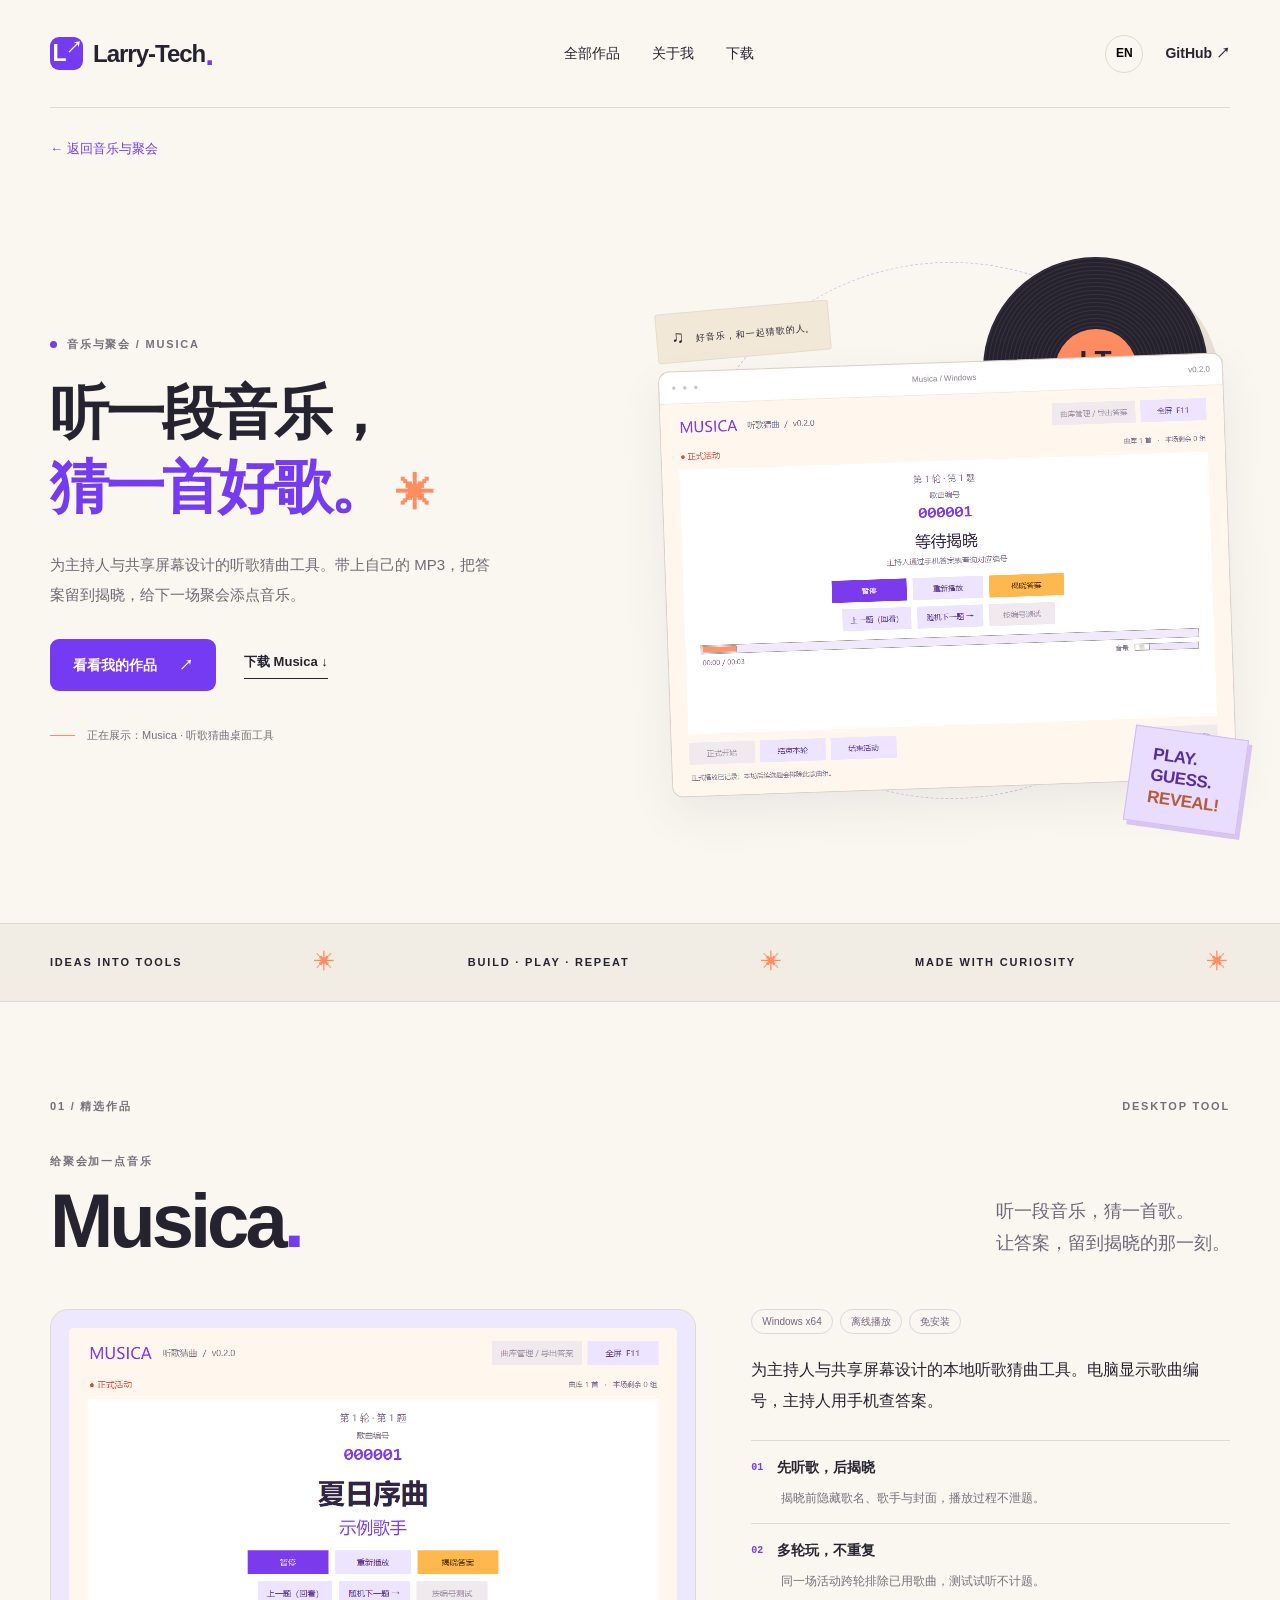
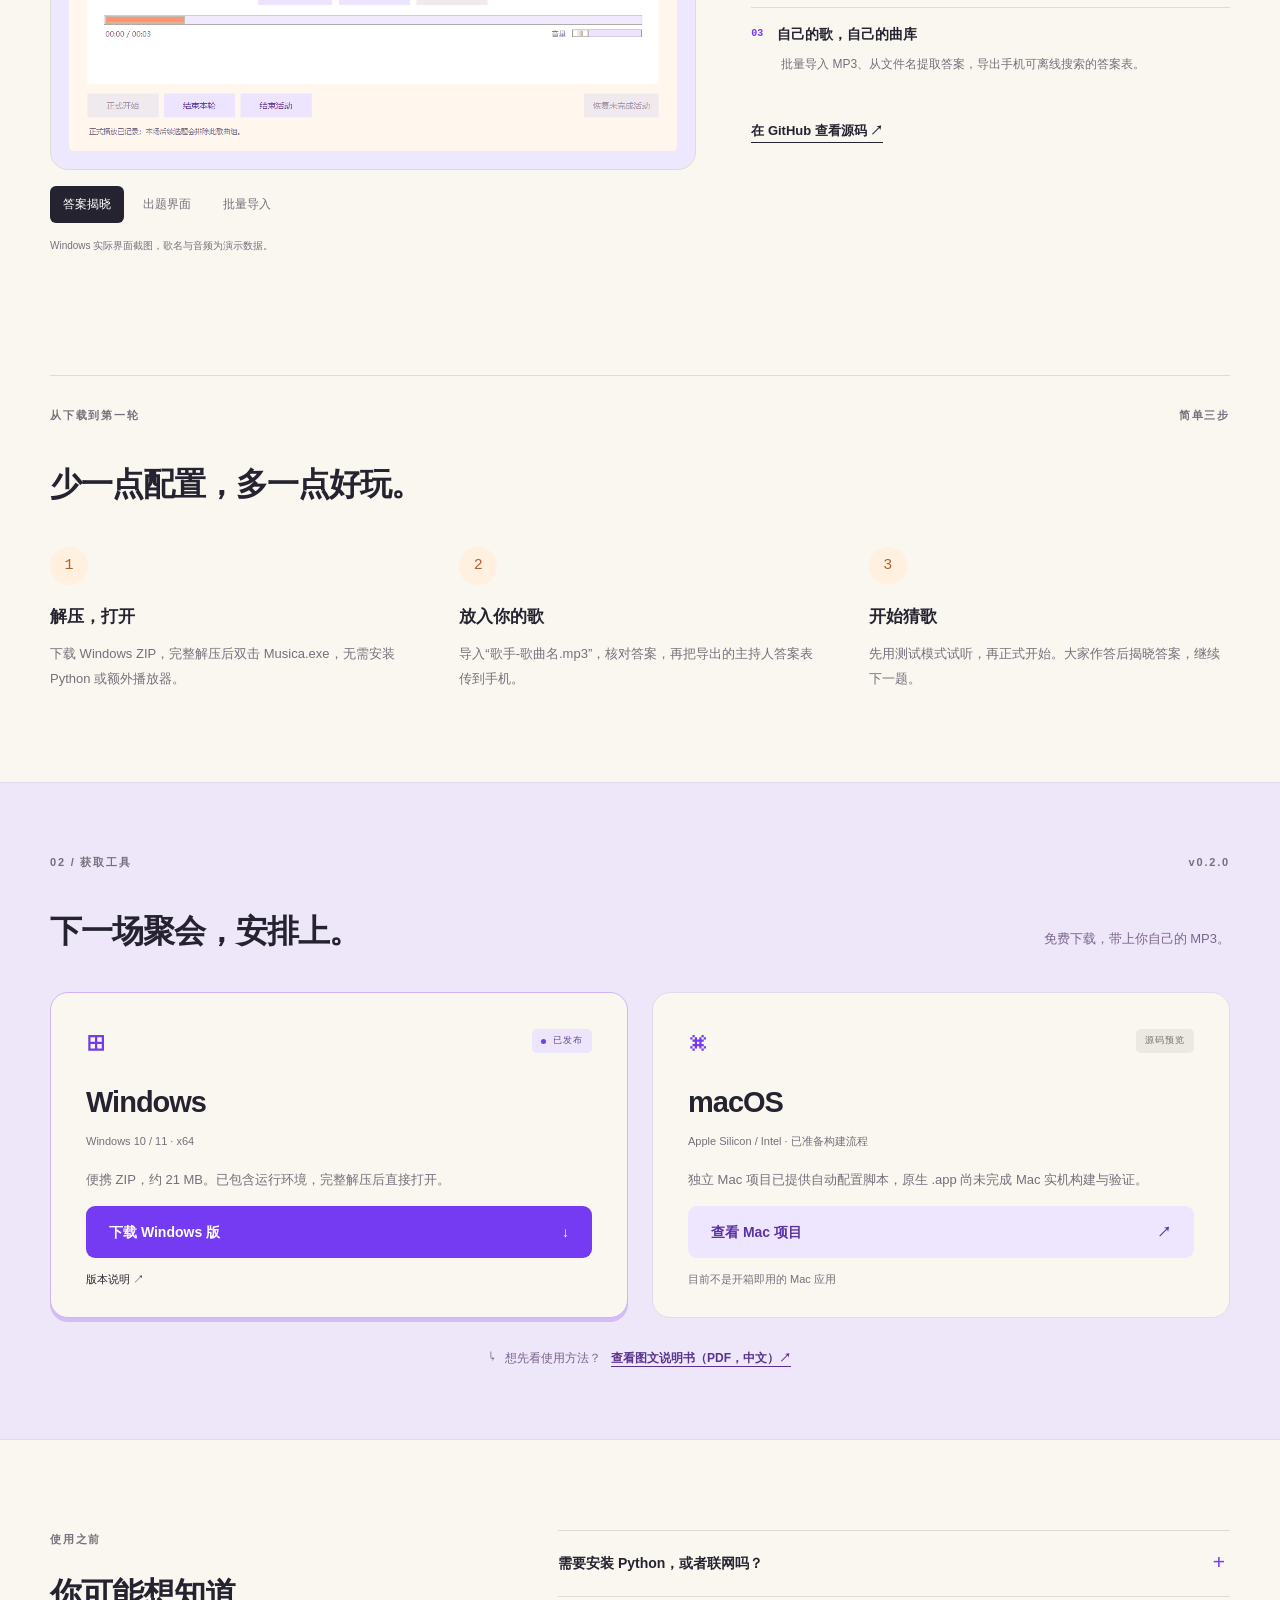
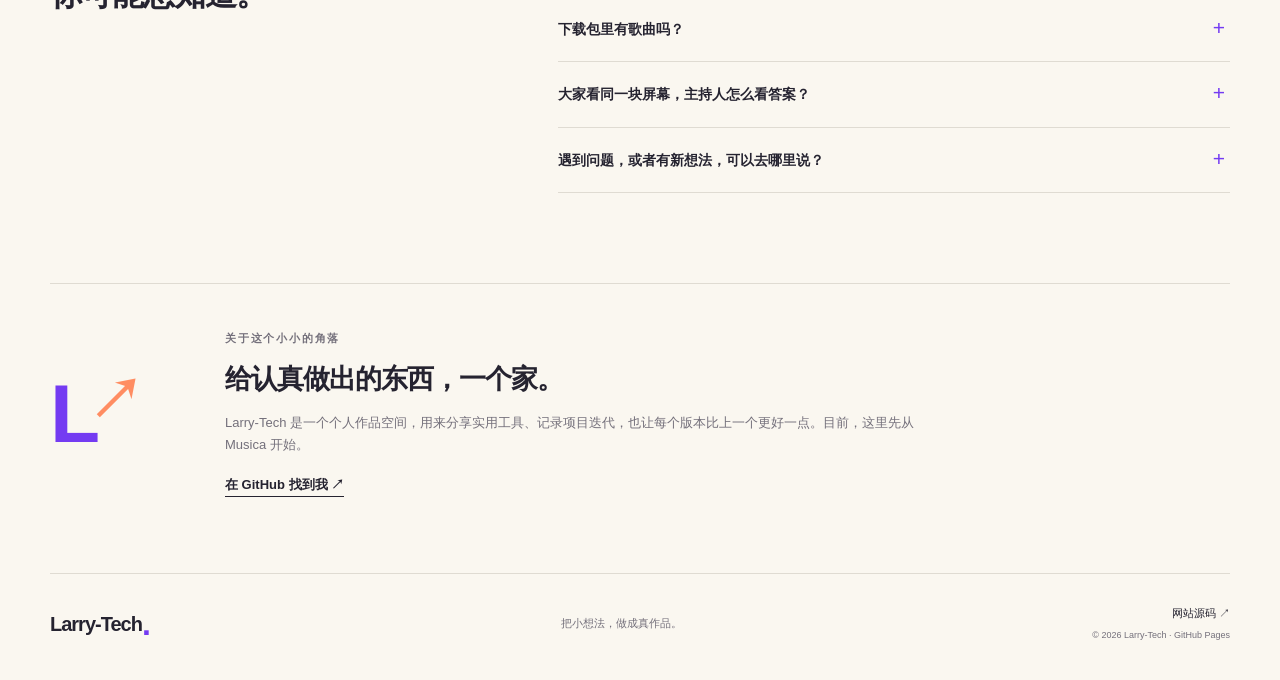
==== musica.html @ dea00bfc "Turn homepage into a categorized personal project portfolio" ====
<!doctype html>
<html lang="zh-CN">
<head>
  <meta charset="utf-8">
  <meta name="viewport" content="width=device-width,initial-scale=1">
  <meta name="description" content="Larry-Tech 的个人作品主页。发现 Musica 听歌猜曲桌面工具，查看功能、使用说明，下载 Windows 免安装版。">
  <meta name="theme-color" content="#faf7f0">
  <meta property="og:title" content="Musica · Larry-Tech">
  <meta property="og:description" content="独立项目与实用小工具。Musica 听歌猜曲：本地播放，手机查答案，多轮不重复。">
  <meta property="og:image" content="https://run-luo-tech.github.io/assets/musica-answer.png">
  <meta property="og:type" content="website">
  <title>Musica · Larry-Tech</title>
  <link rel="icon" href="assets/favicon.svg" type="image/svg+xml">
  <link rel="stylesheet" href="styles.css">
  <link rel="stylesheet" href="visitors.css">
  <link rel="stylesheet" href="home.css">
  <script src="app.js" defer></script>
</head>
<body data-title-zh="Musica · Larry-Tech" data-title-en="Musica · Larry-Tech">
  <a class="skip" href="#main">跳到主要内容 / Skip to content</a>
  <header class="header wrap">
    <a href="index.html" class="brand" aria-label="Larry-Tech 首页"><span class="brand-symbol">L<span>↗</span></span>Larry-Tech<span class="brand-dot">.</span></a>
    <nav aria-label="主导航">
      <a href="index.html#projects" data-en="All projects">全部作品</a>
      <a href="index.html#about" data-en="About me">关于我</a>
      <a href="#download" data-en="Download">下载</a>
    </nav>
    <div class="header-actions"><button id="language" class="language" type="button" aria-label="Switch to English">EN</button><a class="github-link" href="https://github.com/run-luo-tech" target="_blank" rel="noreferrer">GitHub ↗</a></div>
  </header>
  <main id="main">
    <div class="wrap"><a class="project-back" href="index.html#category=music" data-en="← Back to Music & gatherings">← 返回音乐与聚会</a></div>
    <section class="hero wrap" aria-labelledby="hero-title">
      <div class="hero-copy">
        <p class="eyebrow"><span class="status-dot"></span><span data-en="MUSIC & GATHERINGS / MUSICA">音乐与聚会 / MUSICA</span></p>
        <h1 id="hero-title"><span data-en="Press play.">听一段音乐，</span><br><span class="accent" data-en="Make a guess.">猜一首好歌。</span><span class="hero-spark" aria-hidden="true">✳</span></h1>
        <p class="hero-description" data-en="A music guessing game for hosts and shared screens. Bring your MP3s, keep the answers hidden, and enjoy the next gathering.">为主持人与共享屏幕设计的听歌猜曲工具。带上自己的 MP3，把答案留到揭晓，给下一场聚会添点音乐。</p>
        <div class="actions"><a class="button primary" href="#projects"><span data-en="Explore the projects">看看我的作品</span> <span aria-hidden="true">↗</span></a><a class="text-link" href="#download"><span data-en="Get Musica">下载 Musica</span> ↓</a></div>
        <p class="hero-note"><span class="mini-line"></span><span data-en="Currently featuring: Musica, a music guessing game.">正在展示：Musica · 听歌猜曲桌面工具</span></p>
      </div>
      <div class="hero-art" aria-label="Musica 软件展示">
        <div class="orbit" aria-hidden="true"></div>
        <div class="record" aria-hidden="true"><div class="record-center"><span>LT</span><small>SIDE A</small></div></div>
        <div class="art-tag"><span aria-hidden="true">♫</span> <span data-en="GOOD MUSIC. GOOD COMPANY.">好音乐，和一起猜歌的人。</span></div>
        <div class="app-window"><div class="window-top"><span class="window-dots" aria-hidden="true">● ● ●</span><span>Musica / Windows</span><span>v0.2.0</span></div><img src="assets/musica-question.png" alt="Musica 正式活动界面，揭晓前只显示歌曲编号" width="1120" height="780" fetchpriority="high"></div>
        <div class="art-sticker" aria-hidden="true">PLAY.<br>GUESS.<br><span>REVEAL!</span></div>
      </div>
    </section>
    <div class="ticker" aria-hidden="true"><div class="wrap"><span>IDEAS INTO TOOLS</span><b>✳</b><span>BUILD · PLAY · REPEAT</span><b>✳</b><span>MADE WITH CURIOSITY</span><b>✳</b></div></div>

    <section id="projects" class="project-section wrap" aria-labelledby="project-title">
      <div class="section-label"><span data-en="01 / SELECTED PROJECT">01 / 精选作品</span><span>DESKTOP TOOL</span></div>
      <div class="project-heading"><div><p class="eyebrow" data-en="A LITTLE GAME FOR A GOOD TIME">给聚会加一点音乐</p><h2 id="project-title">Musica<span class="accent">.</span></h2></div><p class="project-summary" data-en="Listen to a song. Make a guess. Keep the answer a surprise.">听一段音乐，猜一首歌。<br>让答案，留到揭晓的那一刻。</p></div>
      <div class="project-layout">
        <div class="gallery">
          <div class="gallery-image"><img id="gallery-image" src="assets/musica-answer.png" alt="Musica 揭晓答案界面：突出显示歌曲名和歌手" width="1120" height="780" loading="lazy"></div>
          <div class="gallery-controls" role="group" aria-label="选择界面截图"><button type="button" data-image="assets/musica-answer.png" aria-pressed="true" data-en="The reveal">答案揭晓</button><button type="button" data-image="assets/musica-question.png" aria-pressed="false" data-en="Game screen">出题界面</button><button type="button" data-image="assets/musica-import.png" aria-pressed="false" data-en="Batch import">批量导入</button></div>
          <p class="image-caption" data-en="Actual Windows screenshots. Song names and audio are demonstration data.">Windows 实际界面截图，歌名与音频为演示数据。</p>
        </div>
        <div class="project-details">
          <div class="pills"><span>Windows x64</span><span data-en="Offline playback">离线播放</span><span data-en="No installation">免安装</span></div>
          <p class="project-lead" data-en="A local music guessing game built for hosts and shared screens. The computer shows a song ID; the host checks the answer on a phone.">为主持人与共享屏幕设计的本地听歌猜曲工具。电脑显示歌曲编号，主持人用手机查答案。</p>
          <dl class="feature-list"><div><dt><span class="feature-icon">01</span><span data-en="Keep the surprise">先听歌，后揭晓</span></dt><dd data-en="Titles, artists and artwork stay hidden until you choose to reveal the answer.">揭晓前隐藏歌名、歌手与封面，播放过程不泄题。</dd></div><div><dt><span class="feature-icon">02</span><span data-en="More rounds. No repeats.">多轮玩，不重复</span></dt><dd data-en="Songs used in earlier rounds are excluded for the rest of the same game session.">同一场活动跨轮排除已用歌曲，测试试听不计题。</dd></div><div><dt><span class="feature-icon">03</span><span data-en="Your music, your library">自己的歌，自己的曲库</span></dt><dd data-en="Batch-import MP3s from filenames and export a searchable offline answer sheet.">批量导入 MP3、从文件名提取答案，导出手机可离线搜索的答案表。</dd></div></dl>
          <a class="text-link" href="https://github.com/run-luo-tech/Musica" target="_blank" rel="noreferrer"><span data-en="Explore the source on GitHub">在 GitHub 查看源码</span> ↗</a>
        </div>
      </div>
    </section>

    <section class="how-section wrap" aria-labelledby="how-title"><div class="section-label"><span data-en="FROM DOWNLOAD TO FIRST ROUND">从下载到第一轮</span><span data-en="THREE SIMPLE STEPS">简单三步</span></div><h2 id="how-title" class="section-title" data-en="Less setup. More play.">少一点配置，多一点好玩。</h2><ol class="steps"><li><span class="step-number">1</span><h3 data-en="Unzip & open">解压，打开</h3><p data-en="Download the Windows ZIP and open Musica.exe. No Python or extra player needed.">下载 Windows ZIP，完整解压后双击 Musica.exe，无需安装 Python 或额外播放器。</p></li><li><span class="step-number">2</span><h3 data-en="Bring your music">放入你的歌</h3><p data-en="Import MP3s named Artist-Song Title.mp3. Export the host's answer sheet to a phone.">导入“歌手-歌曲名.mp3”，核对答案，再把导出的主持人答案表传到手机。</p></li><li><span class="step-number">3</span><h3 data-en="Let the game begin">开始猜歌</h3><p data-en="Check playback in test mode, then start a live session. Reveal the answer after everyone guesses.">先用测试模式试听，再正式开始。大家作答后揭晓答案，继续下一题。</p></li></ol></section>

    <section id="download" class="download-section" aria-labelledby="download-title"><div class="wrap"><div class="section-label"><span data-en="02 / GET THE APP">02 / 获取工具</span><span>v0.2.0</span></div><div class="download-heading"><h2 id="download-title" class="section-title" data-en="Ready for the next gathering?">下一场聚会，安排上。</h2><p data-en="Free to download. Bring your own MP3s.">免费下载，带上你自己的 MP3。</p></div><div class="download-grid">
      <article class="download-card windows"><div class="card-platform"><span class="os-icon" aria-hidden="true">⊞</span><span class="release-status"><span class="status-dot"></span><span data-en="RELEASED">已发布</span></span></div><h3>Windows</h3><p class="platform-sub">Windows 10 / 11 · x64</p><p data-en="Portable ZIP, about 21 MB. All required runtimes are included. Unzip and open.">便携 ZIP，约 21 MB。已包含运行环境，完整解压后直接打开。</p><a class="button primary download-button" href="https://github.com/run-luo-tech/Musica/releases/download/v0.2.0/Musica-Windows-x64-v0.2.0.zip"><span data-en="Download Windows ZIP">下载 Windows 版</span> ↓</a><a class="small-link" href="https://github.com/run-luo-tech/Musica/releases/tag/v0.2.0" target="_blank" rel="noreferrer" data-en="Release notes ↗">版本说明 ↗</a></article>
      <article class="download-card mac"><div class="card-platform"><span class="os-icon" aria-hidden="true">⌘</span><span class="preview-status" data-en="SOURCE PREVIEW">源码预览</span></div><h3>macOS</h3><p class="platform-sub" data-en="Apple Silicon / Intel · build workflow prepared">Apple Silicon / Intel · 已准备构建流程</p><p data-en="A separate Mac project with automatic runtime setup. A native .app has not yet been built or tested on a Mac.">独立 Mac 项目已提供自动配置脚本，原生 .app 尚未完成 Mac 实机构建与验证。</p><a class="button secondary" href="https://github.com/run-luo-tech/MusicaMac" target="_blank" rel="noreferrer"><span data-en="View the Mac project">查看 Mac 项目</span> ↗</a><span class="small-link muted" data-en="Not a ready-to-use Mac application yet">目前不是开箱即用的 Mac 应用</span></article>
    </div><div class="manual-link"><span aria-hidden="true">↳</span><span data-en="Need a walkthrough?">想先看使用方法？</span><a href="assets/musica-manual.pdf" target="_blank" rel="noreferrer" data-en="Open the illustrated guide (PDF, Chinese) ↗">查看图文说明书（PDF，中文）↗</a></div></div></section>

    <section class="faq-section wrap" aria-labelledby="faq-title"><div><p class="eyebrow" data-en="A FEW THINGS TO KNOW">使用之前</p><h2 id="faq-title" class="section-title" data-en="Good questions.">你可能想知道。</h2></div><div class="faq-list"><details><summary data-en="Do I need to install Python or stay online?">需要安装 Python，或者联网吗？</summary><p data-en="The Windows portable release includes its runtime. No Python installation is needed, and local playback works offline. Download the ZIP first and fully extract it.">Windows 便携版已包含运行环境，不用安装 Python；下载并完整解压后，本地播放无需联网。</p></details><details><summary data-en="Are music files included?">下载包里有歌曲吗？</summary><p data-en="No. Import your own MP3 files. The library, host answer sheet and game history stay on your computer.">没有。请导入自己的 MP3 文件，曲库、主持人答案表和活动记录都保存在自己的电脑上。</p></details><details><summary data-en="How does the host see the answer?">大家看同一块屏幕，主持人怎么看答案？</summary><p data-en="Export the searchable HTML answer sheet before the game and open it on the host's phone. Match the permanent song ID shown on the computer. Some phone file preview apps may require opening the file in a browser.">活动前导出 HTML 答案表，在主持人的手机上打开，按电脑显示的永久编号查找。部分手机文件预览器需要改用浏览器打开才能搜索。</p></details><details><summary data-en="Where can I report a problem or suggest a feature?">遇到问题，或者有新想法，可以去哪里说？</summary><p><span data-en="Open an issue on GitHub with the app version, your system and the steps to reproduce.">可以在 GitHub 提交 Issue，附上软件版本、系统信息和复现步骤。</span> <a href="https://github.com/run-luo-tech/Musica/issues/new" target="_blank" rel="noreferrer" data-en="Send feedback ↗">提交反馈 ↗</a></p></details></div></section>

    <section id="about" class="about-section wrap"><div class="about-mark" aria-hidden="true">L<span>↗</span></div><div><p class="eyebrow" data-en="ABOUT THIS LITTLE CORNER">关于这个小小的角落</p><h2 class="section-title" data-en="A place for things made with care.">给认真做出的东西，一个家。</h2><p data-en="Larry-Tech is a personal project space: a place to share useful tools, document their progress, and make each version a little better. Musica is the first featured project here.">Larry-Tech 是一个个人作品空间，用来分享实用工具、记录项目迭代，也让每个版本比上一个更好一点。目前，这里先从 Musica 开始。</p><a class="text-link" href="https://github.com/run-luo-tech" target="_blank" rel="noreferrer"><span data-en="Find me on GitHub">在 GitHub 找到我</span> ↗</a></div></section>
  </main>
  <footer class="footer wrap"><a href="index.html" class="brand">Larry-Tech<span class="brand-dot">.</span></a><span data-en="Small ideas. Made real.">把小想法，做成真作品。</span><div><a href="https://github.com/run-luo-tech/run-luo-tech.github.io" target="_blank" rel="noreferrer" data-en="Site source ↗">网站源码 ↗</a><small>© 2026 Larry-Tech · GitHub Pages</small></div></footer>
</body>
</html>
---- styles.css ----
@charset "UTF-8";
:root{--paper:#faf7f0;--ink:#252330;--muted:#74707b;--purple:#743bf2;--lavender:#eee6ff;--orange:#ff8d62;--line:#dfdbd2;--white:#fff;--radius:18px}
*{box-sizing:border-box}html{scroll-behavior:smooth;scroll-padding-top:32px}body{margin:0;background:var(--paper);color:var(--ink);font-family:Inter,"Segoe UI","PingFang SC","Microsoft YaHei",sans-serif;font-size:16px;line-height:1.75;-webkit-font-smoothing:antialiased}a{color:inherit;text-decoration:none}button{font:inherit;cursor:pointer}img{max-width:100%;height:auto;display:block}h1,h2,h3,p{margin-top:0}button,a,summary{-webkit-tap-highlight-color:transparent}a:focus-visible,button:focus-visible,summary:focus-visible{outline:3px solid var(--purple);outline-offset:5px}a:hover{color:var(--purple)}.wrap{width:min(1180px,calc(100% - 96px));margin:auto}.skip{position:fixed;top:-100px;left:20px;padding:10px 20px;background:var(--ink);color:white;z-index:100}.skip:focus{top:12px}.header{display:flex;align-items:center;justify-content:space-between;gap:24px;height:108px;border-bottom:1px solid var(--line)}.brand{font-weight:800;letter-spacing:-1px;font-size:24px;display:inline-flex;align-items:center;line-height:1}.brand-symbol{display:inline-flex;width:33px;height:33px;align-items:center;justify-content:center;background:var(--purple);color:white;border-radius:9px;margin-right:10px;font-size:23px}.brand-symbol span{font-size:16px;align-self:flex-start;margin-top:3px}.brand-dot{color:var(--purple);font-size:32px}.header nav{display:flex;gap:32px;font-size:14px}.header-actions{display:flex;gap:22px;align-items:center;font-size:14px}.language{border:1px solid var(--line);border-radius:50%;width:38px;height:38px;background:transparent;font-size:12px;font-weight:700}.language:hover{background:var(--lavender);border-color:var(--purple)}.github-link{font-weight:650}.hero{display:grid;grid-template-columns:1fr 1fr;gap:50px;padding-top:100px;padding-bottom:105px;align-items:center}.eyebrow,.section-label{font-size:11px;font-weight:650;letter-spacing:1.8px}.eyebrow{display:flex;align-items:center;gap:10px;margin-bottom:22px;color:var(--muted)}.status-dot{width:7px;height:7px;border-radius:50%;background:var(--purple);display:inline-block;flex-shrink:0}.hero h1{font-size:clamp(45px,4.6vw,72px);line-height:1.26;letter-spacing:-3px;font-weight:800;position:relative;margin-bottom:26px;white-space:nowrap}.accent{color:var(--purple)}.hero-spark{display:inline-block;color:var(--orange);font-size:.65em;vertical-align:top;transform:translate(10px,20px)}.hero-description{color:#6e6975;max-width:440px;font-size:15px;line-height:1.95}.actions{display:flex;gap:28px;align-items:center;margin-top:30px}.button{display:inline-flex;justify-content:space-between;align-items:center;gap:22px;font-size:14px;font-weight:650;border-radius:9px;padding:15px 23px;transition:background .18s,transform .18s;line-height:1.6}.primary{background:var(--purple);color:#fff}.primary:hover{background:#5d26d0;color:#fff;transform:translateY(-2px)}.secondary{background:var(--lavender);color:#5b32a4}.secondary:hover{background:#e0d1ff;transform:translateY(-2px)}.text-link{font-size:13px;font-weight:650;border-bottom:1px solid currentColor;padding-bottom:4px}.hero-note{display:flex;align-items:center;gap:12px;font-size:11px;color:var(--muted);margin:35px 0 0}.mini-line{width:25px;height:1px;background:var(--orange)}.hero-art{position:relative;padding:100px 0 30px;isolation:isolate;min-width:0}.orbit{position:absolute;border:1px dashed #d4c5ec;border-radius:50%;width:95%;aspect-ratio:1;top:0;left:3%;z-index:-2}.record{position:absolute;width:225px;aspect-ratio:1;border-radius:50%;top:-5px;right:22px;background:repeating-radial-gradient(circle at center,#25222e 0px,#25222e 2px,#36313f 3px,#25222e 4px);box-shadow:12px 14px 0 #e9dfd4;z-index:-1;display:grid;place-items:center}.record-center{width:82px;height:82px;background:var(--orange);border-radius:50%;display:flex;flex-direction:column;align-items:center;justify-content:center;color:#35232a;line-height:1.1}.record-center span{font-size:28px;font-weight:800}.record-center small{font-size:8px;margin-top:8px;letter-spacing:2px}.art-tag{position:absolute;left:-9px;top:45px;font-size:9px;background:#f1e8d8;border:1px solid #e7dcca;padding:9px 14px;transform:rotate(-5deg);letter-spacing:1px;border-radius:3px}.art-tag>span:first-child{font-size:17px;padding-right:7px}.app-window{background:var(--white);border:1px solid #d8cfc6;border-radius:11px;overflow:hidden;box-shadow:0 18px 45px #442e5b14;transform:rotate(-2deg)}.window-top{display:flex;align-items:center;justify-content:space-between;height:32px;padding:0 12px;border-bottom:1px solid #eee8de;font-size:8px;color:#887d8a}.window-dots{color:#cdbfd6;letter-spacing:2px}.art-sticker{position:absolute;right:-13px;bottom:-10px;background:#e8dcff;color:#5a2d9e;border:1px solid #d3baf5;padding:15px 20px;font-size:17px;font-weight:900;line-height:1.25;letter-spacing:-.4px;transform:rotate(8deg);box-shadow:4px 4px 0 #d7c5f0}.art-sticker span{color:#b35c35}.ticker{border-block:1px solid var(--line);background:#f1ede4}.ticker>div{display:flex;justify-content:space-between;align-items:center;padding-block:20px;gap:16px;font-size:11px;letter-spacing:1.8px;font-weight:650}.ticker b{font-size:21px;color:var(--orange);font-weight:400}.section-label{display:flex;justify-content:space-between;color:var(--muted);margin-bottom:36px;gap:14px}.project-section{padding-top:95px;padding-bottom:80px}.project-heading{display:flex;justify-content:space-between;align-items:end;gap:32px;margin-bottom:44px}.project-heading .eyebrow{margin-bottom:6px}.project-heading h2{font-size:76px;line-height:1.15;letter-spacing:-4px;margin-bottom:0;font-weight:800}.project-summary{font-size:18px;color:#6e6677;line-height:1.8;margin-bottom:5px}.project-layout{display:grid;grid-template-columns:1.35fr 1fr;gap:55px;align-items:start}.gallery{min-width:0}.gallery-image{border:1px solid var(--line);border-radius:var(--radius);background:#eee8ff;padding:18px;overflow:hidden}.gallery-image img{width:100%;height:auto;border-radius:5px;aspect-ratio:1120/780;object-fit:contain;background:#fff7ed}.gallery-controls{display:flex;gap:6px;margin-top:16px;flex-wrap:wrap}.gallery-controls button{border:0;background:transparent;border-radius:6px;color:var(--muted);font-size:12px;padding:8px 13px}.gallery-controls button[aria-pressed=true]{background:var(--ink);color:white}.gallery-controls button:hover{background:var(--lavender);color:var(--purple)}.image-caption{font-size:10px;color:var(--muted);margin-top:14px}.pills{display:flex;flex-wrap:wrap;gap:7px;margin-bottom:21px}.pills span{border:1px solid #ddd4e8;border-radius:50px;font-size:10px;padding:3px 10px;color:#766384}.project-lead{font-size:16px;line-height:1.9}.feature-list{margin:24px 0 26px}.feature-list>div{padding:14px 0;border-top:1px solid var(--line)}.feature-list dt{display:flex;align-items:center;gap:14px;font-weight:650;font-size:14px}.feature-icon{font-family:Consolas,monospace;font-size:10px;color:var(--purple)}.feature-list dd{margin:7px 0 0 30px;color:var(--muted);font-size:12px;line-height:1.9}.how-section{padding-top:30px;padding-bottom:90px}.how-section .section-label{border-top:1px solid var(--line);padding-top:30px}.section-title{font-size:32px;line-height:1.45;letter-spacing:-1px;font-weight:750;margin-bottom:30px}.steps{list-style:none;display:grid;grid-template-columns:repeat(3,1fr);gap:48px;margin:40px 0 0;padding:0}.step-number{background:#fff0e0;color:#b46132;width:38px;height:38px;border-radius:50%;display:grid;place-items:center;font-size:15px;font-family:Consolas,monospace;margin-bottom:17px}.steps li h3{font-size:17px;margin-bottom:10px}.steps p{font-size:13px;line-height:1.9;color:var(--muted);margin:0}.download-section{background:#eee7fa;border-block:1px solid #e3d9ee;padding:70px 0}.download-heading{display:flex;align-items:center;justify-content:space-between;gap:25px}.download-heading p{font-size:13px;color:#7a668b}.download-grid{display:grid;grid-template-columns:1fr 1fr;gap:24px;margin-top:8px}.download-card{background:var(--paper);border-radius:var(--radius);padding:30px 35px 28px;display:flex;flex-direction:column;align-items:flex-start}.windows{border:1px solid #cdb5f6;box-shadow:0 4px 0 #d4bdf3}.mac{border:1px solid #e2d9ea}.card-platform{display:flex;justify-content:space-between;align-items:center;width:100%;margin-bottom:18px}.os-icon{font-size:36px;line-height:1;color:var(--purple)}.release-status,.preview-status{font-size:9px;letter-spacing:1px;background:#ede5fc;border-radius:5px;padding:4px 9px;display:flex;align-items:center;gap:7px;color:#67488e}.release-status .status-dot{width:5px;height:5px}.preview-status{background:#ece8e2;color:#777066}.download-card h3{font-size:29px;letter-spacing:-1px;margin-bottom:0}.platform-sub{font-size:11px!important;margin:3px 0 16px;color:var(--muted)}.download-card p{font-size:13px;color:var(--muted);line-height:1.9}.download-card .button{margin-top:auto;align-self:stretch;min-height:52px}.small-link{display:block;font-size:11px;margin-top:12px}.muted{color:var(--muted)}.manual-link{display:flex;justify-content:center;flex-wrap:wrap;align-items:center;gap:10px;margin-top:30px;font-size:12px;color:#79628b}.manual-link a{font-weight:650;color:#5a338f;text-decoration:underline;text-underline-offset:4px}.faq-section{display:grid;grid-template-columns:.8fr 1.2fr;gap:60px;padding-block:90px}.faq-list{border-top:1px solid var(--line)}details{border-bottom:1px solid var(--line)}summary{font-size:14px;font-weight:600;padding:20px 30px 20px 0;list-style:none;position:relative;cursor:pointer}summary::-webkit-details-marker{display:none}summary::after{content:'+';position:absolute;right:5px;color:var(--purple);font-size:21px;top:13px;font-weight:400}details[open] summary::after{content:'−'}details p{font-size:13px;color:var(--muted);line-height:1.9;padding-right:25px;margin-bottom:20px}details a{text-decoration:underline;color:var(--purple)}.about-section{display:grid;grid-template-columns:130px 1fr;gap:45px;align-items:center;padding:45px 0 75px;border-top:1px solid var(--line)}.about-mark{font-weight:800;font-size:82px;line-height:1;letter-spacing:-12px;color:var(--purple)}.about-mark span{font-size:55px;display:inline-block;vertical-align:top;color:var(--orange);letter-spacing:0}.about-section .section-title{font-size:27px;margin-bottom:12px}.about-section .eyebrow{margin-bottom:12px}.about-section p:not(.eyebrow){color:var(--muted);font-size:13px;max-width:720px}.footer{border-top:1px solid var(--line);padding-block:30px 36px;display:flex;align-items:center;justify-content:space-between;gap:24px}.footer>.brand{font-size:20px}.footer>span{font-size:11px;color:var(--muted)}.footer>div{text-align:right;display:flex;flex-direction:column;gap:5px;font-size:11px}.footer small{color:var(--muted);font-size:9px}
@media(min-width:1500px){.hero{padding-block:115px 125px}}
@media(max-width:1050px){.wrap{width:calc(100% - 56px)}.hero{gap:32px;padding-block:70px 75px}.hero h1{font-size:50px;letter-spacing:-2px}.hero-art{padding-top:90px}.record{width:190px;right:0}.art-tag{font-size:8px}.project-layout{gap:30px;grid-template-columns:1.15fr 1fr}.hero-spark{display:none}.project-lead{font-size:14px}.feature-list dd{font-size:11px}.project-summary{font-size:15px}.steps{gap:30px}.faq-section{gap:35px}}
@media(max-width:760px){.wrap{width:calc(100% - 40px)}.header{height:78px;gap:12px}.brand{font-size:21px}.brand-symbol{width:29px;height:29px;font-size:21px;margin-right:7px}.header nav{gap:16px;font-size:12px}.header nav a:nth-child(2){display:none}.header-actions{gap:10px}.github-link{display:none}.language{width:32px;height:32px;font-size:10px}.hero{grid-template-columns:1fr;gap:26px;padding-top:54px;padding-bottom:60px}.hero h1{font-size:clamp(42px,9.8vw,65px);letter-spacing:-2px;margin-bottom:21px}.hero-description{font-size:14px;max-width:100%}.hero .eyebrow{font-size:9px;letter-spacing:1.3px}.hero-note{margin-top:25px;font-size:10px}.hero-art{padding:76px 14px 8px;margin-top:8px}.record{width:170px;right:29px;top:-6px;box-shadow:8px 8px 0 #e9dfd4}.record-center{width:65px;height:65px}.record-center span{font-size:24px}.orbit{width:75%;left:12%;top:-12px}.art-tag{left:4px;top:12px}.art-sticker{right:2px;bottom:-15px;font-size:14px;padding:11px 14px}.window-top{height:27px}.ticker>div{padding-block:15px;font-size:8px;letter-spacing:.7px;gap:8px}.ticker b{font-size:18px}.ticker span:last-of-type,.ticker b:last-child{display:none}.project-section{padding-block:55px 45px}.section-label{font-size:9px;letter-spacing:1px;margin-bottom:25px}.project-heading{align-items:start;gap:18px;flex-direction:column;margin-bottom:25px}.project-heading h2{font-size:58px;letter-spacing:-3px}.project-summary{font-size:15px}.project-layout{grid-template-columns:1fr;gap:25px}.gallery-image{padding:10px;border-radius:12px}.gallery-controls{gap:2px}.gallery-controls button{font-size:11px;padding:7px 11px}.image-caption{font-size:9px}.project-details{padding-top:4px}.project-lead{font-size:15px}.feature-list dd{font-size:12px}.how-section{padding-block:15px 55px}.section-title{font-size:26px;letter-spacing:-.8px}.steps{grid-template-columns:1fr;gap:25px;margin-top:27px}.steps li{position:relative;padding-left:55px}.step-number{position:absolute;left:0;top:0;width:34px;height:34px}.steps li h3{font-size:16px;margin-bottom:5px}.steps p{font-size:12px}.download-section{padding-block:47px}.download-heading{align-items:start;flex-direction:column;gap:0;margin-bottom:16px}.download-heading .section-title{margin-bottom:10px}.download-grid{grid-template-columns:1fr;gap:20px}.download-card{padding:24px}.download-card h3{font-size:27px}.manual-link{justify-content:start;font-size:11px;gap:8px}.faq-section{grid-template-columns:1fr;gap:10px;padding-block:52px}.faq-section .eyebrow{font-size:9px;margin-bottom:10px}.faq-section .section-title{margin-bottom:15px}summary{font-size:13px;padding-block:17px}.about-section{grid-template-columns:1fr;gap:16px;padding-block:35px 45px}.about-mark{font-size:48px;letter-spacing:-7px}.about-mark span{font-size:32px}.about-section .section-title{font-size:25px}.about-section .eyebrow{font-size:9px}.footer{flex-wrap:wrap;gap:15px;padding-block:25px}.footer>span{display:none}.footer>div{font-size:10px}.footer small{font-size:8px}.button{font-size:13px;padding:14px 20px}.actions{gap:23px}}
@media(prefers-reduced-motion:reduce){html{scroll-behavior:auto}*{transition:none!important}}
---- visitors.css ----
.visit-bar{display:flex;align-items:center;justify-content:space-between;gap:24px;padding:25px 0;border-top:1px solid #ded7e8;color:#5f596b;font-size:14px}.visit-bar p{margin:0}.visit-bar strong{color:#743bf2;font-size:21px;font-variant-numeric:tabular-nums}.visit-bar small{display:block;margin-top:5px;font-size:12px}.visit-bar a{color:inherit}.visit-replay{border:1px solid #cab6f3;background:#eee6ff;color:#6029cd;padding:11px 17px;border-radius:99px;cursor:pointer;font:inherit;white-space:nowrap}.visit-replay:hover{background:#e2d2ff}.visitor-welcome{position:fixed;right:28px;bottom:28px;width:min(390px,calc(100% - 32px));box-sizing:border-box;z-index:50;padding:25px;border:1px solid #d6c6f2;border-radius:22px;background:#fffaf4;box-shadow:0 15px 65px #39255b26;color:#252330;animation:welcome-in .45s ease-out}.visitor-welcome[hidden],#welcome-fireworks[hidden]{display:none}.visitor-welcome .welcome-tag{display:inline-block;padding:5px 10px;background:#eee6ff;border-radius:99px;color:#743bf2;font-size:11px;font-weight:700;letter-spacing:.1em}.visitor-welcome h2{font-size:25px;line-height:1.35;margin:15px 0 10px;padding:0;letter-spacing:-.03em}.visitor-welcome p{font-size:15px;line-height:1.8;margin:0 0 12px;color:#5f596b}.visitor-welcome small{font-size:11px;color:#777080}.visitor-close{position:absolute;right:12px;top:12px;border:0;background:transparent;color:#65586f;width:36px;height:36px;border-radius:50%;font-size:24px;cursor:pointer}.visitor-close:hover{background:#eee6ff}#welcome-fireworks{position:fixed;inset:0;width:100%;height:100%;pointer-events:none;z-index:49}.visitor-close:focus-visible,.visit-replay:focus-visible{outline:3px solid #743bf2;outline-offset:3px}@keyframes welcome-in{from{opacity:0;transform:translateY(18px)}to{opacity:1;transform:translateY(0)}}@media(max-width:600px){.visitor-welcome{right:16px;bottom:16px;padding:22px}.visit-bar{align-items:flex-start;gap:16px;flex-direction:column}.visitor-welcome h2{font-size:23px}}@media(prefers-reduced-motion:reduce){.visitor-welcome{animation:none}}
---- home.css ----
.home-hero{display:grid;grid-template-columns:1.1fr 1fr;gap:70px;align-items:center;padding-block:85px 90px}.home-hero h1{font-size:clamp(42px,4.5vw,68px);line-height:1.3;letter-spacing:-2.5px;margin-bottom:24px}.home-hero .hero-description{max-width:470px}.desk-art{position:relative;min-height:350px;display:grid;place-items:center;isolation:isolate}.desk-grid{position:absolute;inset:8px;border-radius:40% 48% 35% 45%;background-color:#f0e9df;background-image:radial-gradient(#c8bdb0 .9px,transparent .9px);background-size:17px 17px;z-index:-1;transform:rotate(-5deg)}.desk-note{width:78%;background:#fffdf8;border:1px solid #e0d4c9;padding:29px;box-shadow:10px 12px 0 #dfd2ef;border-radius:6px;transform:rotate(-4deg)}.desk-note .eyebrow{font-size:10px;margin-bottom:15px}.desk-note h2{font-size:28px;letter-spacing:-1px;line-height:1.5;margin-bottom:14px}.desk-note p{font-size:13px;color:var(--muted);margin:0}.desk-stamp{position:absolute;bottom:5px;right:5px;transform:rotate(9deg);background:#ff8d62;border:1px solid #da7953;border-radius:50%;width:101px;height:101px;display:grid;place-content:center;text-align:center;font-size:13px;font-weight:800;line-height:1.5}.desk-star{position:absolute;top:0;right:7px;font-size:57px;color:var(--purple);line-height:1}.home-intro{display:flex;justify-content:space-between;align-items:center;gap:30px;border-block:1px solid var(--line);padding-block:22px;font-size:12px;color:var(--muted)}.home-intro p{margin:0}.home-intro strong{color:var(--purple)}.catalog-section{padding-block:75px 70px}.catalog-heading{display:flex;justify-content:space-between;gap:30px;align-items:end;margin-bottom:27px}.catalog-heading .section-title{font-size:37px;margin-bottom:0}.catalog-heading p{font-size:13px;max-width:410px;color:var(--muted);margin-bottom:3px}.category-filters{display:flex;gap:9px;flex-wrap:wrap;margin-bottom:17px}.category-filters button{border:1px solid var(--line);background:transparent;border-radius:99px;padding:9px 17px;font-size:13px;color:#675d71}.category-filters button:hover{border-color:var(--purple);background:var(--lavender)}.category-filters button[aria-pressed=true]{background:var(--ink);border-color:var(--ink);color:white}.catalog-status{font-size:11px;color:var(--muted);margin-bottom:26px}.work-grid{display:grid;grid-template-columns:repeat(2,minmax(0,1fr));gap:25px}.work-card{border:1px solid var(--line);border-radius:20px;overflow:hidden;background:#fffdf8;display:flex;flex-direction:column;min-width:0}.work-card[hidden]{display:none}.work-cover{position:relative;min-height:230px;display:grid;place-items:center;overflow:hidden;border-bottom:1px solid var(--line)}.music-cover{background:#ede3ff;padding:28px}.music-cover img{width:83%;border-radius:8px;transform:rotate(-5deg);box-shadow:0 10px 25px #452d6630;max-height:240px;object-fit:contain}.cover-label{position:absolute;right:20px;bottom:15px;background:#fff6e8;color:#743bf2;padding:4px 12px;font-weight:800;font-size:12px;border:1px solid #d6c4ec;transform:rotate(5deg)}.tool-cover{background:#fff0d8}.research-cover{background:#e3efeb}.lab-cover{background:#f8e5eb}.cover-symbol{font-size:72px;font-weight:500;line-height:1;color:#bd7938;transform:rotate(-9deg)}.research-cover .cover-symbol{color:#478c7a;font-family:Georgia,serif}.lab-cover .cover-symbol{color:#ba6885}.cover-caption{position:absolute;left:22px;bottom:16px;font-size:10px;letter-spacing:2px;color:#786c70}.work-copy{padding:26px 29px 29px;display:flex;flex-direction:column;flex:1}.work-meta{display:flex;justify-content:space-between;align-items:center;gap:12px;font-size:10px;color:var(--muted);margin-bottom:16px}.work-status{border-radius:99px;padding:3px 9px;background:#e8f0e9;color:#46704b;white-space:nowrap}.work-status.pending{background:#f0ebe5;color:#7e7165}.work-copy h3{font-size:29px;line-height:1.35;margin-bottom:11px;letter-spacing:-.8px}.work-copy p{font-size:14px;color:var(--muted);line-height:1.9;margin-bottom:21px}.work-copy .text-link{align-self:flex-start;margin-top:auto}.pending-note{display:block;font-size:11px;color:#8e7a8e;margin-top:auto;padding-top:9px;border-top:1px dashed #e0d4df}.desk-section{display:grid;grid-template-columns:.85fr 1.15fr;gap:65px;border-top:1px solid var(--line);padding-block:54px 70px}.desk-section .section-title{font-size:29px}.desk-section p{color:var(--muted);font-size:14px;max-width:400px}.desk-list{list-style:none;padding:0;margin:0}.desk-list li{display:flex;gap:18px;padding-block:16px;border-bottom:1px solid var(--line);font-size:14px}.desk-list li:first-child{padding-top:0}.desk-list span{font-family:Consolas,monospace;font-size:11px;color:var(--purple);padding-top:4px}.desk-list strong{display:block;font-size:14px;font-weight:600}.desk-list small{font-size:12px;color:var(--muted)}.home-about p:not(.eyebrow){font-size:14px}.project-back{display:inline-block;margin-top:30px;font-size:13px;color:var(--purple)}@media(max-width:900px){.home-hero{gap:30px}.desk-note{padding:24px}.desk-note h2{font-size:24px}.catalog-heading{align-items:start;flex-direction:column;gap:15px}}@media(max-width:600px){.home-hero{grid-template-columns:1fr;padding-block:48px 45px;gap:40px}.home-hero h1{font-size:43px;letter-spacing:-1.8px}.home-hero .actions{gap:20px}.desk-art{min-height:290px}.desk-note{width:79%}.desk-stamp{width:85px;height:85px;font-size:12px}.desk-star{font-size:45px}.home-intro{align-items:start;gap:10px;flex-direction:column;font-size:11px}.catalog-section{padding-block:45px}.catalog-heading .section-title{font-size:30px}.category-filters{gap:7px}.category-filters button{font-size:12px;padding:8px 13px}.work-grid{grid-template-columns:1fr;gap:20px}.work-cover{min-height:200px}.work-copy{padding:23px}.work-copy h3{font-size:25px}.work-copy p{font-size:13px}.desk-section{grid-template-columns:1fr;gap:15px;padding-block:35px 45px}.desk-section .section-title{margin-bottom:15px}.desk-list li{font-size:13px}.home-page .header nav a:nth-child(2){display:inline}.home-page .header nav{gap:12px}.home-page .header nav a:nth-child(3){display:none}}
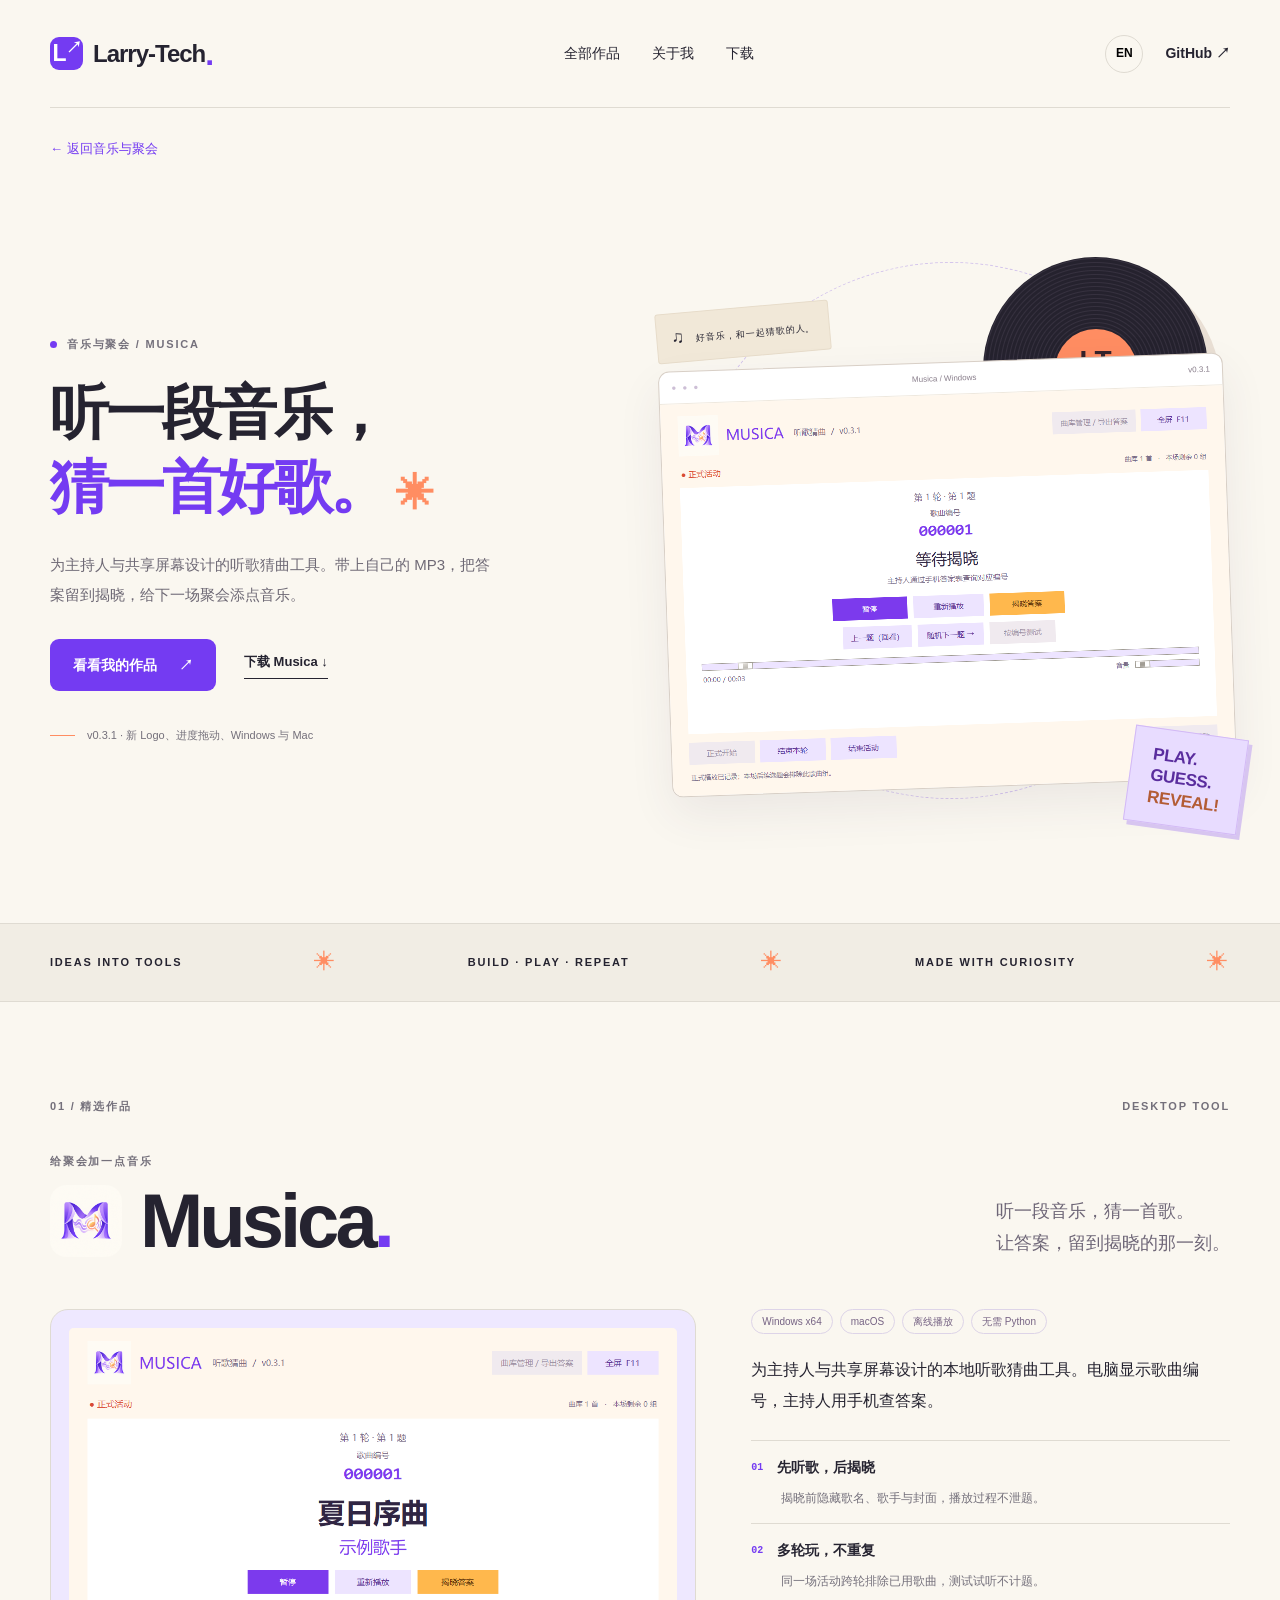
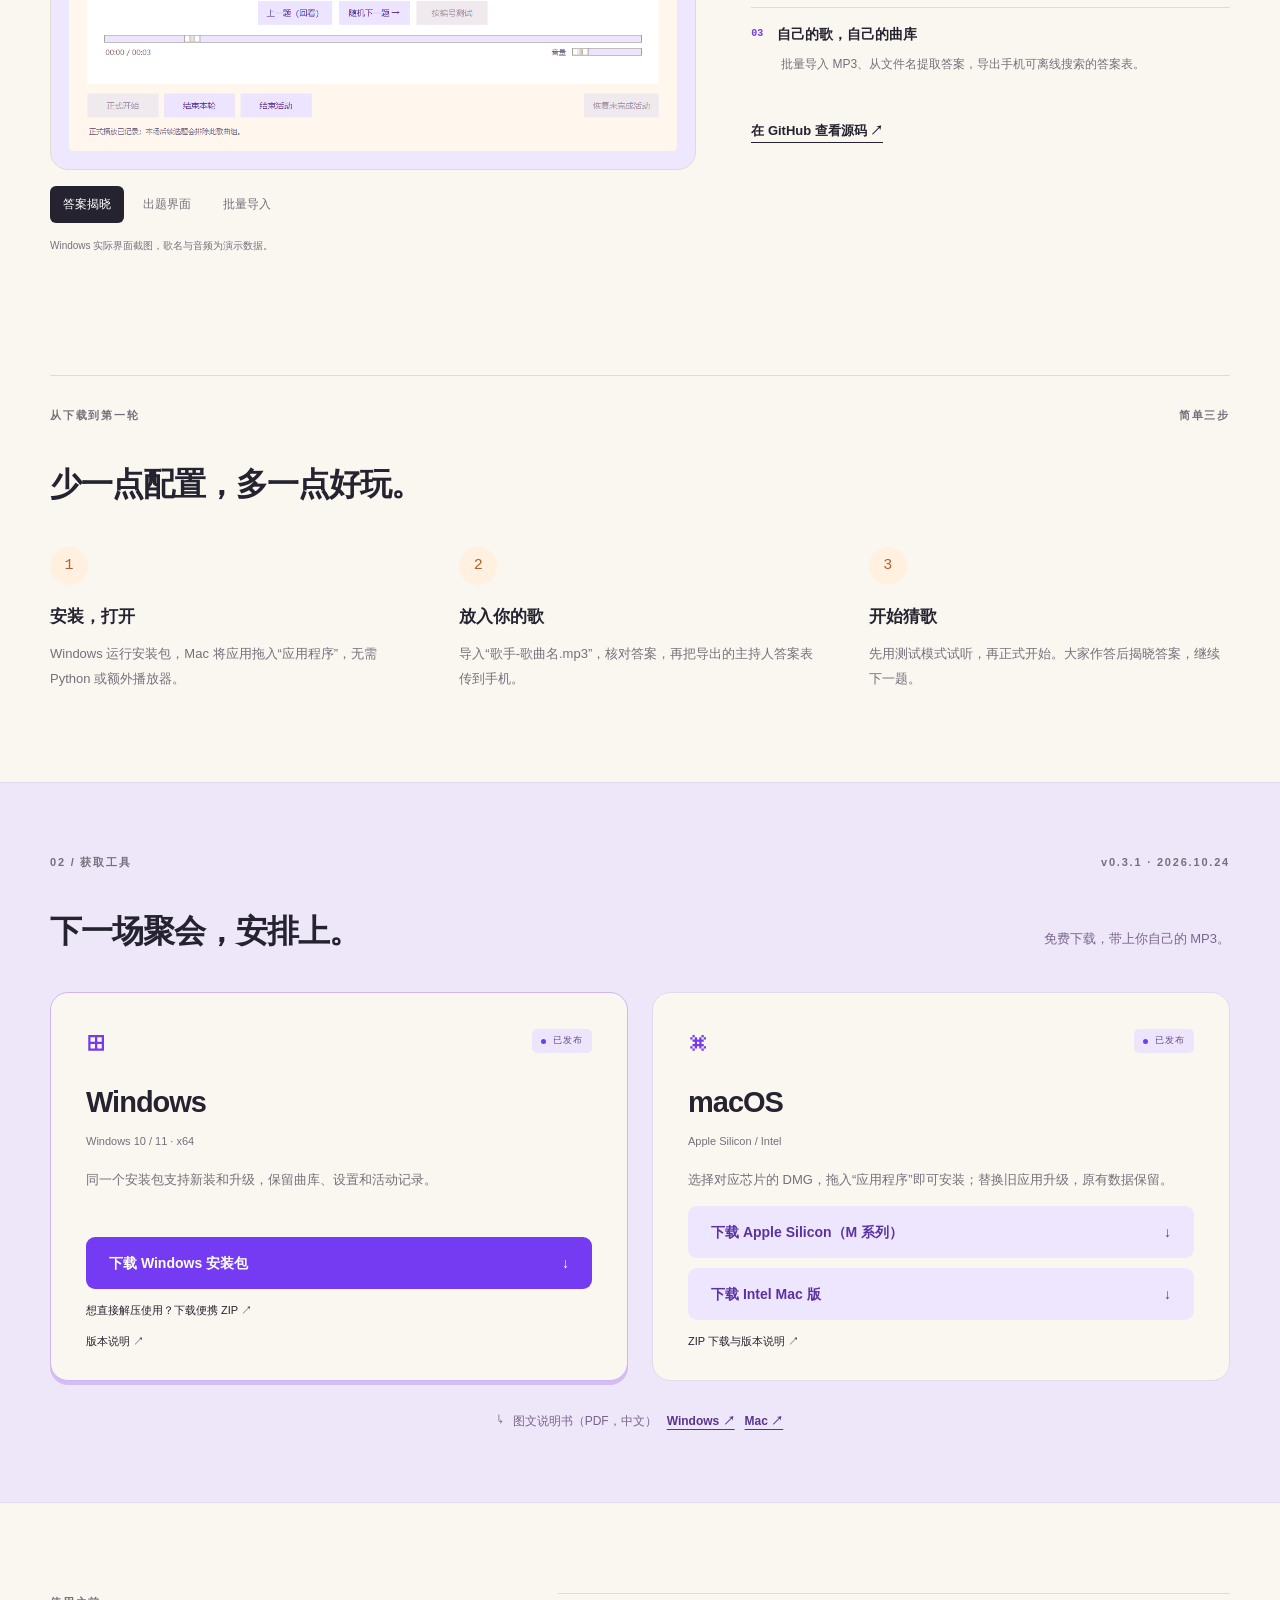
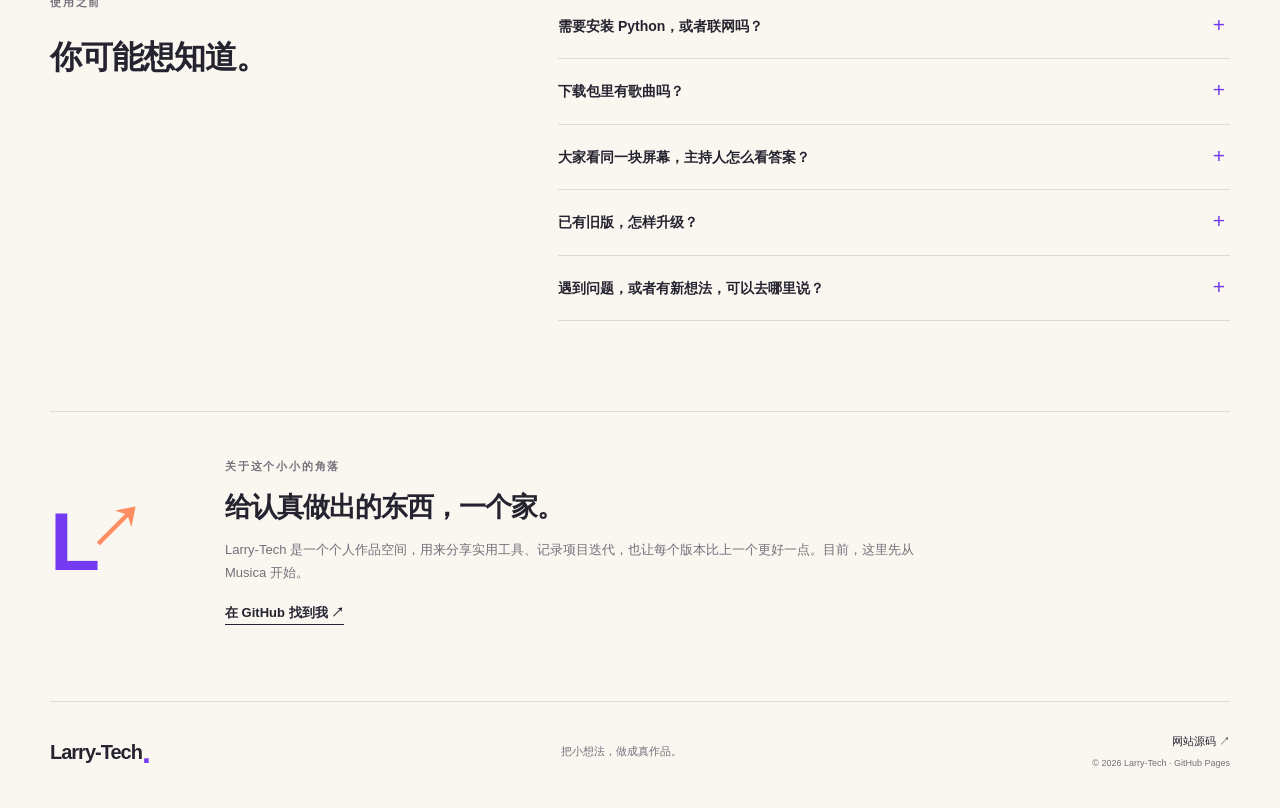
==== commit cf8a4078: "Publish Musica v0.3.1 update and Windows/macOS downloads" ====
--- a/musica.html
+++ b/musica.html
@@ -3,7 +3,7 @@
 <head>
   <meta charset="utf-8">
   <meta name="viewport" content="width=device-width,initial-scale=1">
-  <meta name="description" content="Larry-Tech 的个人作品主页。发现 Musica 听歌猜曲桌面工具，查看功能、使用说明，下载 Windows 免安装版。">
+  <meta name="description" content="Musica v0.3.1 听歌猜曲工具：新 Logo、可拖动播放进度，提供 Windows 和 Mac 安装包，升级保留曲库与活动记录。">
   <meta name="theme-color" content="#faf7f0">
   <meta property="og:title" content="Musica · Larry-Tech">
   <meta property="og:description" content="独立项目与实用小工具。Musica 听歌猜曲：本地播放，手机查答案，多轮不重复。">
@@ -35,13 +35,13 @@
         <h1 id="hero-title"><span data-en="Press play.">听一段音乐，</span><br><span class="accent" data-en="Make a guess.">猜一首好歌。</span><span class="hero-spark" aria-hidden="true">✳</span></h1>
         <p class="hero-description" data-en="A music guessing game for hosts and shared screens. Bring your MP3s, keep the answers hidden, and enjoy the next gathering.">为主持人与共享屏幕设计的听歌猜曲工具。带上自己的 MP3，把答案留到揭晓，给下一场聚会添点音乐。</p>
         <div class="actions"><a class="button primary" href="#projects"><span data-en="Explore the projects">看看我的作品</span> <span aria-hidden="true">↗</span></a><a class="text-link" href="#download"><span data-en="Get Musica">下载 Musica</span> ↓</a></div>
-        <p class="hero-note"><span class="mini-line"></span><span data-en="Currently featuring: Musica, a music guessing game.">正在展示：Musica · 听歌猜曲桌面工具</span></p>
+        <p class="hero-note"><span class="mini-line"></span><span data-en="v0.3.1 · New logo, draggable playback, Windows & Mac">v0.3.1 · 新 Logo、进度拖动、Windows 与 Mac</span></p>
       </div>
       <div class="hero-art" aria-label="Musica 软件展示">
         <div class="orbit" aria-hidden="true"></div>
         <div class="record" aria-hidden="true"><div class="record-center"><span>LT</span><small>SIDE A</small></div></div>
         <div class="art-tag"><span aria-hidden="true">♫</span> <span data-en="GOOD MUSIC. GOOD COMPANY.">好音乐，和一起猜歌的人。</span></div>
-        <div class="app-window"><div class="window-top"><span class="window-dots" aria-hidden="true">● ● ●</span><span>Musica / Windows</span><span>v0.2.0</span></div><img src="assets/musica-question.png" alt="Musica 正式活动界面，揭晓前只显示歌曲编号" width="1120" height="780" fetchpriority="high"></div>
+        <div class="app-window"><div class="window-top"><span class="window-dots" aria-hidden="true">● ● ●</span><span>Musica / Windows</span><span>v0.3.1</span></div><img src="assets/musica-question.png" alt="Musica 正式活动界面，揭晓前只显示歌曲编号" width="1120" height="780" fetchpriority="high"></div>
         <div class="art-sticker" aria-hidden="true">PLAY.<br>GUESS.<br><span>REVEAL!</span></div>
       </div>
     </section>
@@ -49,7 +49,7 @@
 
     <section id="projects" class="project-section wrap" aria-labelledby="project-title">
       <div class="section-label"><span data-en="01 / SELECTED PROJECT">01 / 精选作品</span><span>DESKTOP TOOL</span></div>
-      <div class="project-heading"><div><p class="eyebrow" data-en="A LITTLE GAME FOR A GOOD TIME">给聚会加一点音乐</p><h2 id="project-title">Musica<span class="accent">.</span></h2></div><p class="project-summary" data-en="Listen to a song. Make a guess. Keep the answer a surprise.">听一段音乐，猜一首歌。<br>让答案，留到揭晓的那一刻。</p></div>
+      <div class="project-heading"><div><p class="eyebrow" data-en="A LITTLE GAME FOR A GOOD TIME">给聚会加一点音乐</p><div class="product-identity"><img src="assets/musica-logo.png" alt="Musica Logo" width="72" height="72"><h2 id="project-title">Musica<span class="accent">.</span></h2></div></div><p class="project-summary" data-en="Listen to a song. Make a guess. Keep the answer a surprise.">听一段音乐，猜一首歌。<br>让答案，留到揭晓的那一刻。</p></div>
       <div class="project-layout">
         <div class="gallery">
           <div class="gallery-image"><img id="gallery-image" src="assets/musica-answer.png" alt="Musica 揭晓答案界面：突出显示歌曲名和歌手" width="1120" height="780" loading="lazy"></div>
@@ -57,7 +57,7 @@
           <p class="image-caption" data-en="Actual Windows screenshots. Song names and audio are demonstration data.">Windows 实际界面截图，歌名与音频为演示数据。</p>
         </div>
         <div class="project-details">
-          <div class="pills"><span>Windows x64</span><span data-en="Offline playback">离线播放</span><span data-en="No installation">免安装</span></div>
+          <div class="pills"><span>Windows x64</span><span>macOS</span><span data-en="Offline playback">离线播放</span><span data-en="No Python needed">无需 Python</span></div>
           <p class="project-lead" data-en="A local music guessing game built for hosts and shared screens. The computer shows a song ID; the host checks the answer on a phone.">为主持人与共享屏幕设计的本地听歌猜曲工具。电脑显示歌曲编号，主持人用手机查答案。</p>
           <dl class="feature-list"><div><dt><span class="feature-icon">01</span><span data-en="Keep the surprise">先听歌，后揭晓</span></dt><dd data-en="Titles, artists and artwork stay hidden until you choose to reveal the answer.">揭晓前隐藏歌名、歌手与封面，播放过程不泄题。</dd></div><div><dt><span class="feature-icon">02</span><span data-en="More rounds. No repeats.">多轮玩，不重复</span></dt><dd data-en="Songs used in earlier rounds are excluded for the rest of the same game session.">同一场活动跨轮排除已用歌曲，测试试听不计题。</dd></div><div><dt><span class="feature-icon">03</span><span data-en="Your music, your library">自己的歌，自己的曲库</span></dt><dd data-en="Batch-import MP3s from filenames and export a searchable offline answer sheet.">批量导入 MP3、从文件名提取答案，导出手机可离线搜索的答案表。</dd></div></dl>
           <a class="text-link" href="https://github.com/run-luo-tech/Musica" target="_blank" rel="noreferrer"><span data-en="Explore the source on GitHub">在 GitHub 查看源码</span> ↗</a>
@@ -65,14 +65,14 @@
       </div>
     </section>
 
-    <section class="how-section wrap" aria-labelledby="how-title"><div class="section-label"><span data-en="FROM DOWNLOAD TO FIRST ROUND">从下载到第一轮</span><span data-en="THREE SIMPLE STEPS">简单三步</span></div><h2 id="how-title" class="section-title" data-en="Less setup. More play.">少一点配置，多一点好玩。</h2><ol class="steps"><li><span class="step-number">1</span><h3 data-en="Unzip & open">解压，打开</h3><p data-en="Download the Windows ZIP and open Musica.exe. No Python or extra player needed.">下载 Windows ZIP，完整解压后双击 Musica.exe，无需安装 Python 或额外播放器。</p></li><li><span class="step-number">2</span><h3 data-en="Bring your music">放入你的歌</h3><p data-en="Import MP3s named Artist-Song Title.mp3. Export the host's answer sheet to a phone.">导入“歌手-歌曲名.mp3”，核对答案，再把导出的主持人答案表传到手机。</p></li><li><span class="step-number">3</span><h3 data-en="Let the game begin">开始猜歌</h3><p data-en="Check playback in test mode, then start a live session. Reveal the answer after everyone guesses.">先用测试模式试听，再正式开始。大家作答后揭晓答案，继续下一题。</p></li></ol></section>
+    <section class="how-section wrap" aria-labelledby="how-title"><div class="section-label"><span data-en="FROM DOWNLOAD TO FIRST ROUND">从下载到第一轮</span><span data-en="THREE SIMPLE STEPS">简单三步</span></div><h2 id="how-title" class="section-title" data-en="Less setup. More play.">少一点配置，多一点好玩。</h2><ol class="steps"><li><span class="step-number">1</span><h3 data-en="Install & open">安装，打开</h3><p data-en="Run the Windows installer, or drag the Mac app into Applications. No Python or extra player needed.">Windows 运行安装包，Mac 将应用拖入“应用程序”，无需 Python 或额外播放器。</p></li><li><span class="step-number">2</span><h3 data-en="Bring your music">放入你的歌</h3><p data-en="Import MP3s named Artist-Song Title.mp3. Export the host's answer sheet to a phone.">导入“歌手-歌曲名.mp3”，核对答案，再把导出的主持人答案表传到手机。</p></li><li><span class="step-number">3</span><h3 data-en="Let the game begin">开始猜歌</h3><p data-en="Check playback in test mode, then start a live session. Reveal the answer after everyone guesses.">先用测试模式试听，再正式开始。大家作答后揭晓答案，继续下一题。</p></li></ol></section>
 
-    <section id="download" class="download-section" aria-labelledby="download-title"><div class="wrap"><div class="section-label"><span data-en="02 / GET THE APP">02 / 获取工具</span><span>v0.2.0</span></div><div class="download-heading"><h2 id="download-title" class="section-title" data-en="Ready for the next gathering?">下一场聚会，安排上。</h2><p data-en="Free to download. Bring your own MP3s.">免费下载，带上你自己的 MP3。</p></div><div class="download-grid">
-      <article class="download-card windows"><div class="card-platform"><span class="os-icon" aria-hidden="true">⊞</span><span class="release-status"><span class="status-dot"></span><span data-en="RELEASED">已发布</span></span></div><h3>Windows</h3><p class="platform-sub">Windows 10 / 11 · x64</p><p data-en="Portable ZIP, about 21 MB. All required runtimes are included. Unzip and open.">便携 ZIP，约 21 MB。已包含运行环境，完整解压后直接打开。</p><a class="button primary download-button" href="https://github.com/run-luo-tech/Musica/releases/download/v0.2.0/Musica-Windows-x64-v0.2.0.zip"><span data-en="Download Windows ZIP">下载 Windows 版</span> ↓</a><a class="small-link" href="https://github.com/run-luo-tech/Musica/releases/tag/v0.2.0" target="_blank" rel="noreferrer" data-en="Release notes ↗">版本说明 ↗</a></article>
-      <article class="download-card mac"><div class="card-platform"><span class="os-icon" aria-hidden="true">⌘</span><span class="preview-status" data-en="SOURCE PREVIEW">源码预览</span></div><h3>macOS</h3><p class="platform-sub" data-en="Apple Silicon / Intel · build workflow prepared">Apple Silicon / Intel · 已准备构建流程</p><p data-en="A separate Mac project with automatic runtime setup. A native .app has not yet been built or tested on a Mac.">独立 Mac 项目已提供自动配置脚本，原生 .app 尚未完成 Mac 实机构建与验证。</p><a class="button secondary" href="https://github.com/run-luo-tech/MusicaMac" target="_blank" rel="noreferrer"><span data-en="View the Mac project">查看 Mac 项目</span> ↗</a><span class="small-link muted" data-en="Not a ready-to-use Mac application yet">目前不是开箱即用的 Mac 应用</span></article>
-    </div><div class="manual-link"><span aria-hidden="true">↳</span><span data-en="Need a walkthrough?">想先看使用方法？</span><a href="assets/musica-manual.pdf" target="_blank" rel="noreferrer" data-en="Open the illustrated guide (PDF, Chinese) ↗">查看图文说明书（PDF，中文）↗</a></div></div></section>
+    <section id="download" class="download-section" aria-labelledby="download-title"><div class="wrap"><div class="section-label"><span data-en="02 / GET THE APP">02 / 获取工具</span><span>v0.3.1 · 2026.10.24</span></div><div class="download-heading"><h2 id="download-title" class="section-title" data-en="Ready for the next gathering?">下一场聚会，安排上。</h2><p data-en="Free to download. Bring your own MP3s.">免费下载，带上你自己的 MP3。</p></div><div class="download-grid">
+      <article class="download-card windows"><div class="card-platform"><span class="os-icon" aria-hidden="true">⊞</span><span class="release-status"><span class="status-dot"></span><span data-en="RELEASED">已发布</span></span></div><h3>Windows</h3><p class="platform-sub">Windows 10 / 11 · x64</p><p data-en="One installer for first-time setup and upgrades. Your library, settings and game history stay with you.">同一个安装包支持新装和升级，保留曲库、设置和活动记录。</p><a class="button primary download-button" href="https://github.com/run-luo-tech/Musica/releases/download/v0.3.1/Musica-Setup-0.3.1.exe"><span data-en="Download Windows installer">下载 Windows 安装包</span> ↓</a><a class="small-link" href="https://github.com/run-luo-tech/Musica/releases/download/v0.3.1/Musica-Windows-x64-v0.3.1.zip" data-en="Prefer a portable version? Download ZIP ↗">想直接解压使用？下载便携 ZIP ↗</a><a class="small-link" href="https://github.com/run-luo-tech/Musica/releases/tag/v0.3.1" target="_blank" rel="noreferrer" data-en="Release notes ↗">版本说明 ↗</a></article>
+      <article class="download-card mac"><div class="card-platform"><span class="os-icon" aria-hidden="true">⌘</span><span class="release-status"><span class="status-dot"></span><span data-en="RELEASED">已发布</span></span></div><h3>macOS</h3><p class="platform-sub">Apple Silicon / Intel</p><p data-en="Choose the DMG for your Mac. Drag Musica into Applications; replace the old app to upgrade and keep your data.">选择对应芯片的 DMG，拖入“应用程序”即可安装；替换旧应用升级，原有数据保留。</p><div class="platform-downloads"><a class="button secondary" href="https://github.com/run-luo-tech/MusicaMac/releases/download/v0.3.1/MusicaMac-arm64-v0.3.1.dmg"><span data-en="Download for Apple Silicon (M series)">下载 Apple Silicon（M 系列）</span> ↓</a><a class="button secondary" href="https://github.com/run-luo-tech/MusicaMac/releases/download/v0.3.1/MusicaMac-x86_64-v0.3.1.dmg"><span data-en="Download for Intel Mac">下载 Intel Mac 版</span> ↓</a></div><a class="small-link" href="https://github.com/run-luo-tech/MusicaMac/releases/tag/v0.3.1" target="_blank" rel="noreferrer" data-en="ZIP downloads & release notes ↗">ZIP 下载与版本说明 ↗</a></article>
+    </div><div class="manual-link"><span aria-hidden="true">↳</span><span data-en="Illustrated guides (PDF, Chinese)">图文说明书（PDF，中文）</span><a href="assets/musica-manual.pdf" target="_blank" rel="noreferrer">Windows ↗</a><a href="assets/musica-mac-manual.pdf" target="_blank" rel="noreferrer">Mac ↗</a></div></div></section>
 
-    <section class="faq-section wrap" aria-labelledby="faq-title"><div><p class="eyebrow" data-en="A FEW THINGS TO KNOW">使用之前</p><h2 id="faq-title" class="section-title" data-en="Good questions.">你可能想知道。</h2></div><div class="faq-list"><details><summary data-en="Do I need to install Python or stay online?">需要安装 Python，或者联网吗？</summary><p data-en="The Windows portable release includes its runtime. No Python installation is needed, and local playback works offline. Download the ZIP first and fully extract it.">Windows 便携版已包含运行环境，不用安装 Python；下载并完整解压后，本地播放无需联网。</p></details><details><summary data-en="Are music files included?">下载包里有歌曲吗？</summary><p data-en="No. Import your own MP3 files. The library, host answer sheet and game history stay on your computer.">没有。请导入自己的 MP3 文件，曲库、主持人答案表和活动记录都保存在自己的电脑上。</p></details><details><summary data-en="How does the host see the answer?">大家看同一块屏幕，主持人怎么看答案？</summary><p data-en="Export the searchable HTML answer sheet before the game and open it on the host's phone. Match the permanent song ID shown on the computer. Some phone file preview apps may require opening the file in a browser.">活动前导出 HTML 答案表，在主持人的手机上打开，按电脑显示的永久编号查找。部分手机文件预览器需要改用浏览器打开才能搜索。</p></details><details><summary data-en="Where can I report a problem or suggest a feature?">遇到问题，或者有新想法，可以去哪里说？</summary><p><span data-en="Open an issue on GitHub with the app version, your system and the steps to reproduce.">可以在 GitHub 提交 Issue，附上软件版本、系统信息和复现步骤。</span> <a href="https://github.com/run-luo-tech/Musica/issues/new" target="_blank" rel="noreferrer" data-en="Send feedback ↗">提交反馈 ↗</a></p></details></div></section>
+    <section class="faq-section wrap" aria-labelledby="faq-title"><div><p class="eyebrow" data-en="A FEW THINGS TO KNOW">使用之前</p><h2 id="faq-title" class="section-title" data-en="Good questions.">你可能想知道。</h2></div><div class="faq-list"><details><summary data-en="Do I need to install Python or stay online?">需要安装 Python，或者联网吗？</summary><p data-en="Windows and Mac releases include their runtimes. No Python installation is needed, and local playback works offline after installation.">Windows 和 Mac 发行包均已包含运行环境，不用安装 Python，安装后本地播放无需联网。</p></details><details><summary data-en="Are music files included?">下载包里有歌曲吗？</summary><p data-en="No. Import your own MP3 files. The library, host answer sheet and game history stay on your computer.">没有。请导入自己的 MP3 文件，曲库、主持人答案表和活动记录都保存在自己的电脑上。</p></details><details><summary data-en="How does the host see the answer?">大家看同一块屏幕，主持人怎么看答案？</summary><p data-en="Export the searchable HTML answer sheet before the game and open it on the host's phone. Match the permanent song ID shown on the computer. Some phone file preview apps may require opening the file in a browser.">活动前导出 HTML 答案表，在主持人的手机上打开，按电脑显示的永久编号查找。部分手机文件预览器需要改用浏览器打开才能搜索。</p></details><details><summary data-en="How do I upgrade from an older version?">已有旧版，怎样升级？</summary><p data-en="Quit the old app first. Run the Windows installer; portable users should select the old Musica folder. On Mac, replace Musica.app in its existing location. Your library, song IDs, settings and game history are retained.">先退出旧版。Windows 运行新版安装包，便携版用户首次升级请选择原 Musica 文件夹；Mac 替换原位置的 Musica.app。歌曲、编号、设置和活动记录会保留。</p></details><details><summary data-en="Where can I report a problem or suggest a feature?">遇到问题，或者有新想法，可以去哪里说？</summary><p><span data-en="Open an issue on GitHub with the app version, your system and the steps to reproduce.">可以在 GitHub 提交 Issue，附上软件版本、系统信息和复现步骤。</span> <a href="https://github.com/run-luo-tech/Musica/issues/new" target="_blank" rel="noreferrer" data-en="Send feedback ↗">提交反馈 ↗</a></p></details></div></section>
 
     <section id="about" class="about-section wrap"><div class="about-mark" aria-hidden="true">L<span>↗</span></div><div><p class="eyebrow" data-en="ABOUT THIS LITTLE CORNER">关于这个小小的角落</p><h2 class="section-title" data-en="A place for things made with care.">给认真做出的东西，一个家。</h2><p data-en="Larry-Tech is a personal project space: a place to share useful tools, document their progress, and make each version a little better. Musica is the first featured project here.">Larry-Tech 是一个个人作品空间，用来分享实用工具、记录项目迭代，也让每个版本比上一个更好一点。目前，这里先从 Musica 开始。</p><a class="text-link" href="https://github.com/run-luo-tech" target="_blank" rel="noreferrer"><span data-en="Find me on GitHub">在 GitHub 找到我</span> ↗</a></div></section>
   </main>
--- a/home.css
+++ b/home.css
@@ -1 +1,4 @@
 .home-hero{display:grid;grid-template-columns:1.1fr 1fr;gap:70px;align-items:center;padding-block:85px 90px}.home-hero h1{font-size:clamp(42px,4.5vw,68px);line-height:1.3;letter-spacing:-2.5px;margin-bottom:24px}.home-hero .hero-description{max-width:470px}.desk-art{position:relative;min-height:350px;display:grid;place-items:center;isolation:isolate}.desk-grid{position:absolute;inset:8px;border-radius:40% 48% 35% 45%;background-color:#f0e9df;background-image:radial-gradient(#c8bdb0 .9px,transparent .9px);background-size:17px 17px;z-index:-1;transform:rotate(-5deg)}.desk-note{width:78%;background:#fffdf8;border:1px solid #e0d4c9;padding:29px;box-shadow:10px 12px 0 #dfd2ef;border-radius:6px;transform:rotate(-4deg)}.desk-note .eyebrow{font-size:10px;margin-bottom:15px}.desk-note h2{font-size:28px;letter-spacing:-1px;line-height:1.5;margin-bottom:14px}.desk-note p{font-size:13px;color:var(--muted);margin:0}.desk-stamp{position:absolute;bottom:5px;right:5px;transform:rotate(9deg);background:#ff8d62;border:1px solid #da7953;border-radius:50%;width:101px;height:101px;display:grid;place-content:center;text-align:center;font-size:13px;font-weight:800;line-height:1.5}.desk-star{position:absolute;top:0;right:7px;font-size:57px;color:var(--purple);line-height:1}.home-intro{display:flex;justify-content:space-between;align-items:center;gap:30px;border-block:1px solid var(--line);padding-block:22px;font-size:12px;color:var(--muted)}.home-intro p{margin:0}.home-intro strong{color:var(--purple)}.catalog-section{padding-block:75px 70px}.catalog-heading{display:flex;justify-content:space-between;gap:30px;align-items:end;margin-bottom:27px}.catalog-heading .section-title{font-size:37px;margin-bottom:0}.catalog-heading p{font-size:13px;max-width:410px;color:var(--muted);margin-bottom:3px}.category-filters{display:flex;gap:9px;flex-wrap:wrap;margin-bottom:17px}.category-filters button{border:1px solid var(--line);background:transparent;border-radius:99px;padding:9px 17px;font-size:13px;color:#675d71}.category-filters button:hover{border-color:var(--purple);background:var(--lavender)}.category-filters button[aria-pressed=true]{background:var(--ink);border-color:var(--ink);color:white}.catalog-status{font-size:11px;color:var(--muted);margin-bottom:26px}.work-grid{display:grid;grid-template-columns:repeat(2,minmax(0,1fr));gap:25px}.work-card{border:1px solid var(--line);border-radius:20px;overflow:hidden;background:#fffdf8;display:flex;flex-direction:column;min-width:0}.work-card[hidden]{display:none}.work-cover{position:relative;min-height:230px;display:grid;place-items:center;overflow:hidden;border-bottom:1px solid var(--line)}.music-cover{background:#ede3ff;padding:28px}.music-cover img{width:83%;border-radius:8px;transform:rotate(-5deg);box-shadow:0 10px 25px #452d6630;max-height:240px;object-fit:contain}.cover-label{position:absolute;right:20px;bottom:15px;background:#fff6e8;color:#743bf2;padding:4px 12px;font-weight:800;font-size:12px;border:1px solid #d6c4ec;transform:rotate(5deg)}.tool-cover{background:#fff0d8}.research-cover{background:#e3efeb}.lab-cover{background:#f8e5eb}.cover-symbol{font-size:72px;font-weight:500;line-height:1;color:#bd7938;transform:rotate(-9deg)}.research-cover .cover-symbol{color:#478c7a;font-family:Georgia,serif}.lab-cover .cover-symbol{color:#ba6885}.cover-caption{position:absolute;left:22px;bottom:16px;font-size:10px;letter-spacing:2px;color:#786c70}.work-copy{padding:26px 29px 29px;display:flex;flex-direction:column;flex:1}.work-meta{display:flex;justify-content:space-between;align-items:center;gap:12px;font-size:10px;color:var(--muted);margin-bottom:16px}.work-status{border-radius:99px;padding:3px 9px;background:#e8f0e9;color:#46704b;white-space:nowrap}.work-status.pending{background:#f0ebe5;color:#7e7165}.work-copy h3{font-size:29px;line-height:1.35;margin-bottom:11px;letter-spacing:-.8px}.work-copy p{font-size:14px;color:var(--muted);line-height:1.9;margin-bottom:21px}.work-copy .text-link{align-self:flex-start;margin-top:auto}.pending-note{display:block;font-size:11px;color:#8e7a8e;margin-top:auto;padding-top:9px;border-top:1px dashed #e0d4df}.desk-section{display:grid;grid-template-columns:.85fr 1.15fr;gap:65px;border-top:1px solid var(--line);padding-block:54px 70px}.desk-section .section-title{font-size:29px}.desk-section p{color:var(--muted);font-size:14px;max-width:400px}.desk-list{list-style:none;padding:0;margin:0}.desk-list li{display:flex;gap:18px;padding-block:16px;border-bottom:1px solid var(--line);font-size:14px}.desk-list li:first-child{padding-top:0}.desk-list span{font-family:Consolas,monospace;font-size:11px;color:var(--purple);padding-top:4px}.desk-list strong{display:block;font-size:14px;font-weight:600}.desk-list small{font-size:12px;color:var(--muted)}.home-about p:not(.eyebrow){font-size:14px}.project-back{display:inline-block;margin-top:30px;font-size:13px;color:var(--purple)}@media(max-width:900px){.home-hero{gap:30px}.desk-note{padding:24px}.desk-note h2{font-size:24px}.catalog-heading{align-items:start;flex-direction:column;gap:15px}}@media(max-width:600px){.home-hero{grid-template-columns:1fr;padding-block:48px 45px;gap:40px}.home-hero h1{font-size:43px;letter-spacing:-1.8px}.home-hero .actions{gap:20px}.desk-art{min-height:290px}.desk-note{width:79%}.desk-stamp{width:85px;height:85px;font-size:12px}.desk-star{font-size:45px}.home-intro{align-items:start;gap:10px;flex-direction:column;font-size:11px}.catalog-section{padding-block:45px}.catalog-heading .section-title{font-size:30px}.category-filters{gap:7px}.category-filters button{font-size:12px;padding:8px 13px}.work-grid{grid-template-columns:1fr;gap:20px}.work-cover{min-height:200px}.work-copy{padding:23px}.work-copy h3{font-size:25px}.work-copy p{font-size:13px}.desk-section{grid-template-columns:1fr;gap:15px;padding-block:35px 45px}.desk-section .section-title{margin-bottom:15px}.desk-list li{font-size:13px}.home-page .header nav a:nth-child(2){display:inline}.home-page .header nav{gap:12px}.home-page .header nav a:nth-child(3){display:none}}
+
+.latest-update{margin:24px 0;padding:20px 22px;border:1px solid #d9c8f1;border-radius:16px;background:#fffdf8;max-width:720px}.update-heading{display:flex;align-items:center;gap:14px;margin-bottom:12px}.update-heading img{flex:0 0 56px;width:56px;height:56px;border-radius:12px}.latest-update .eyebrow{font-size:10px;letter-spacing:1px;margin-bottom:3px;flex-wrap:wrap;gap:5px}.latest-update h3{font-size:19px;line-height:1.4;margin:0}.latest-update>p{margin-bottom:14px}.product-identity{display:flex;align-items:center;gap:18px}.product-identity img{width:72px;height:72px;border-radius:16px;flex-shrink:0}.platform-downloads{display:grid;gap:10px;width:100%;margin-top:auto}.platform-downloads .button{margin-top:0}
+@media(max-width:600px){.latest-update{padding:17px}.latest-update h3{font-size:17px}.update-heading{gap:11px}.product-identity{gap:13px}.product-identity img{width:58px;height:58px}.platform-downloads .button{font-size:12px;gap:10px}}
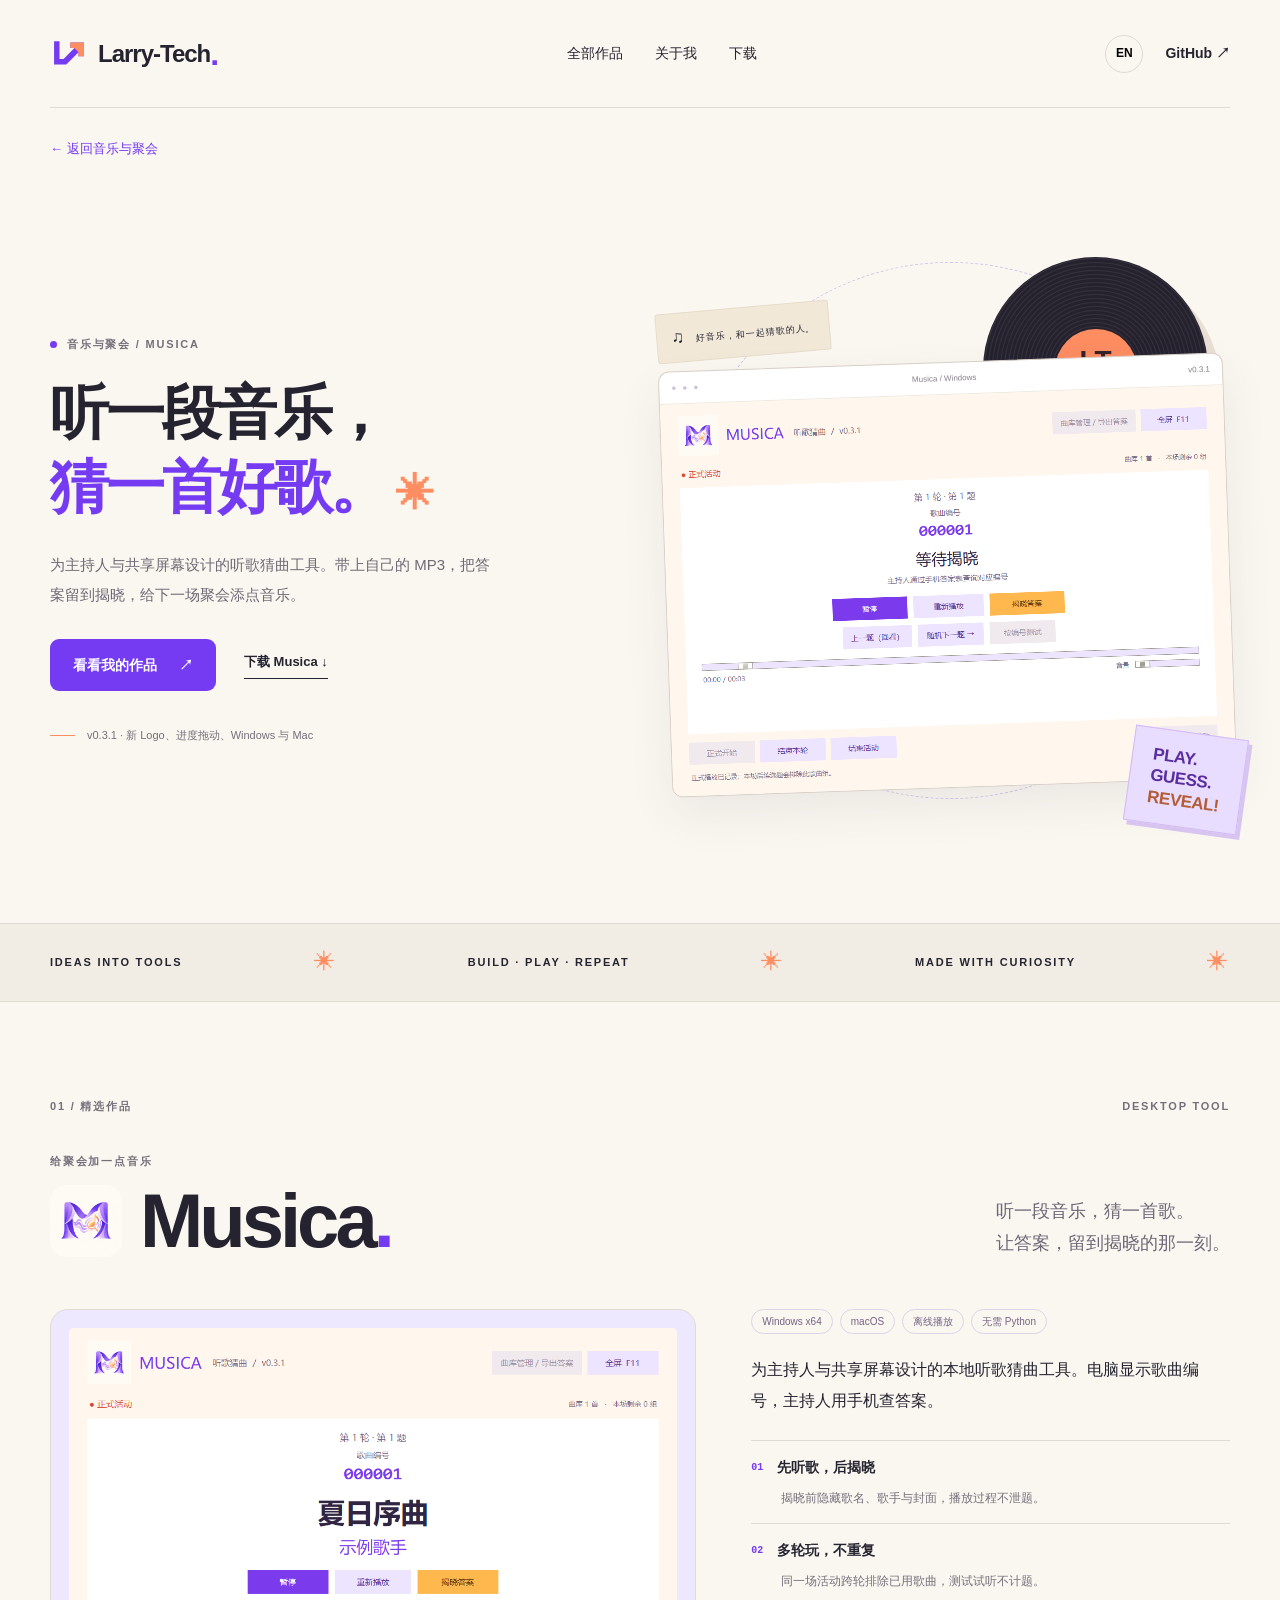
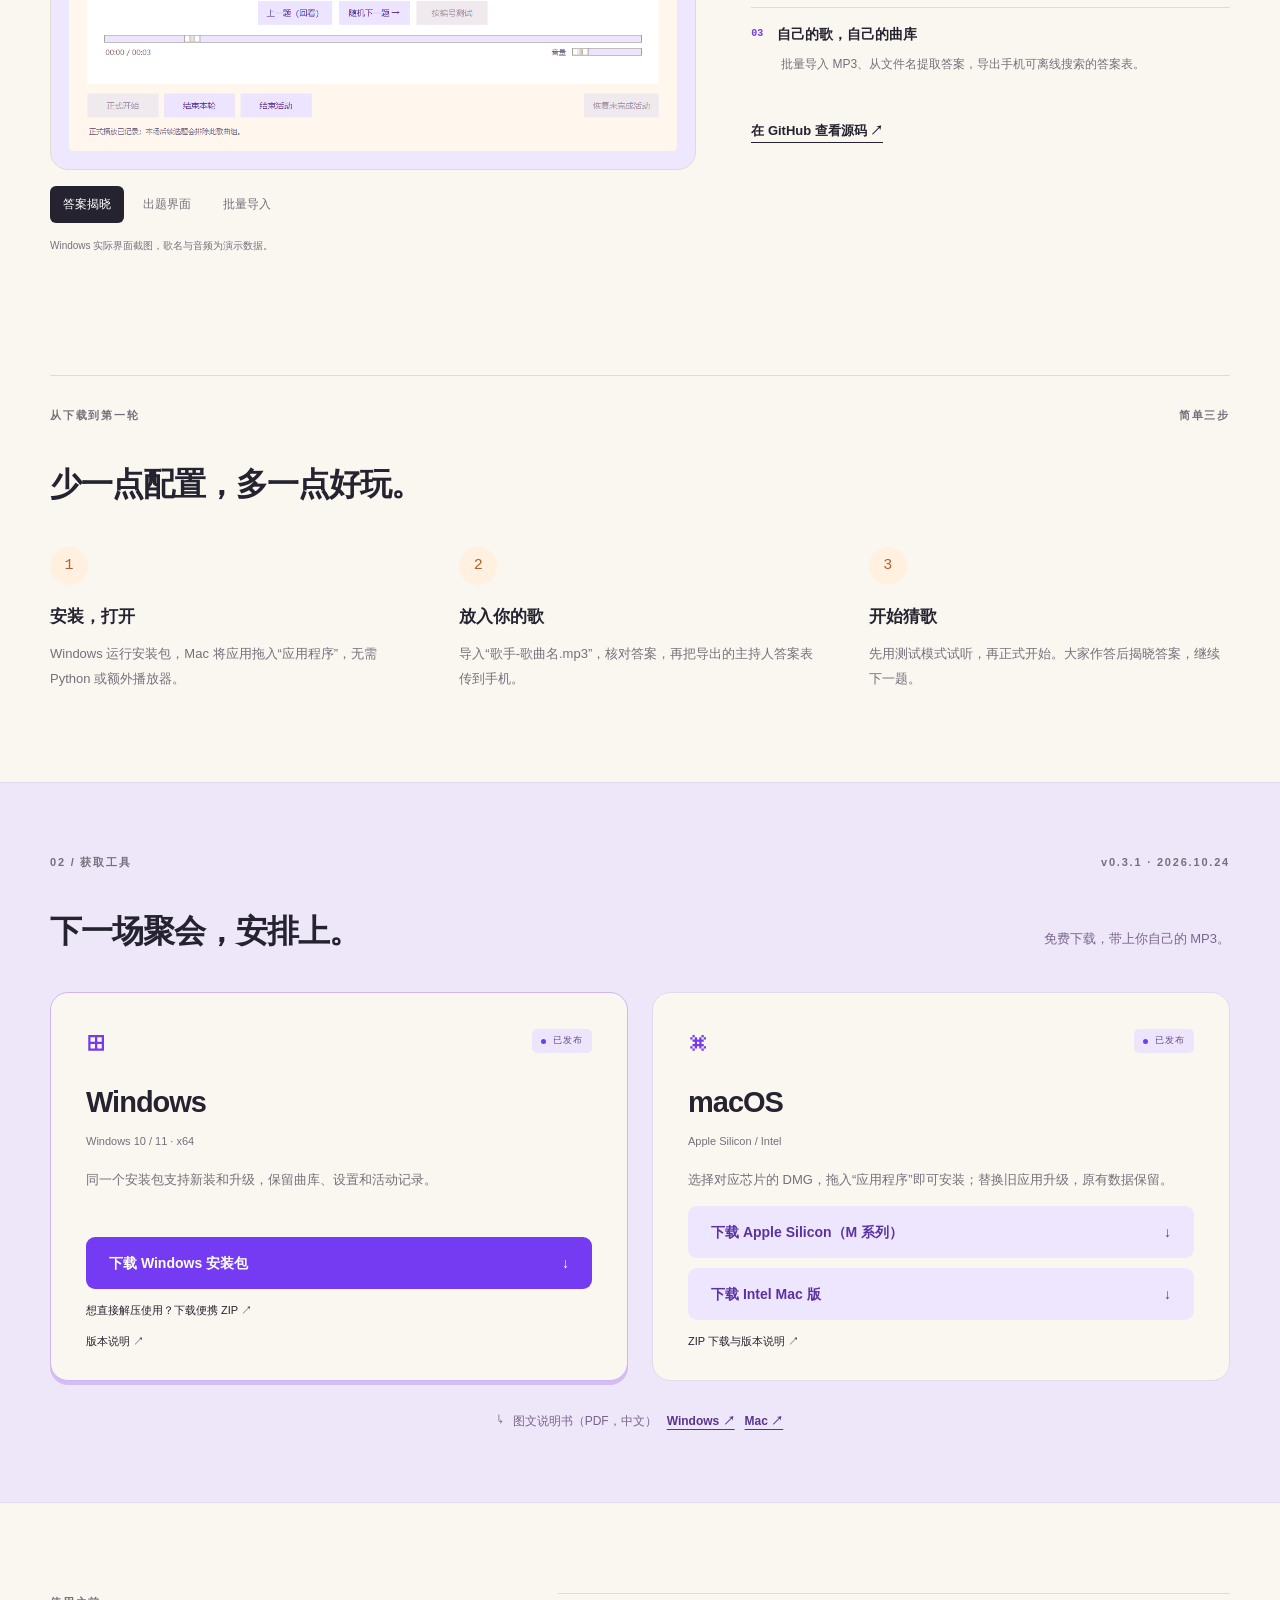
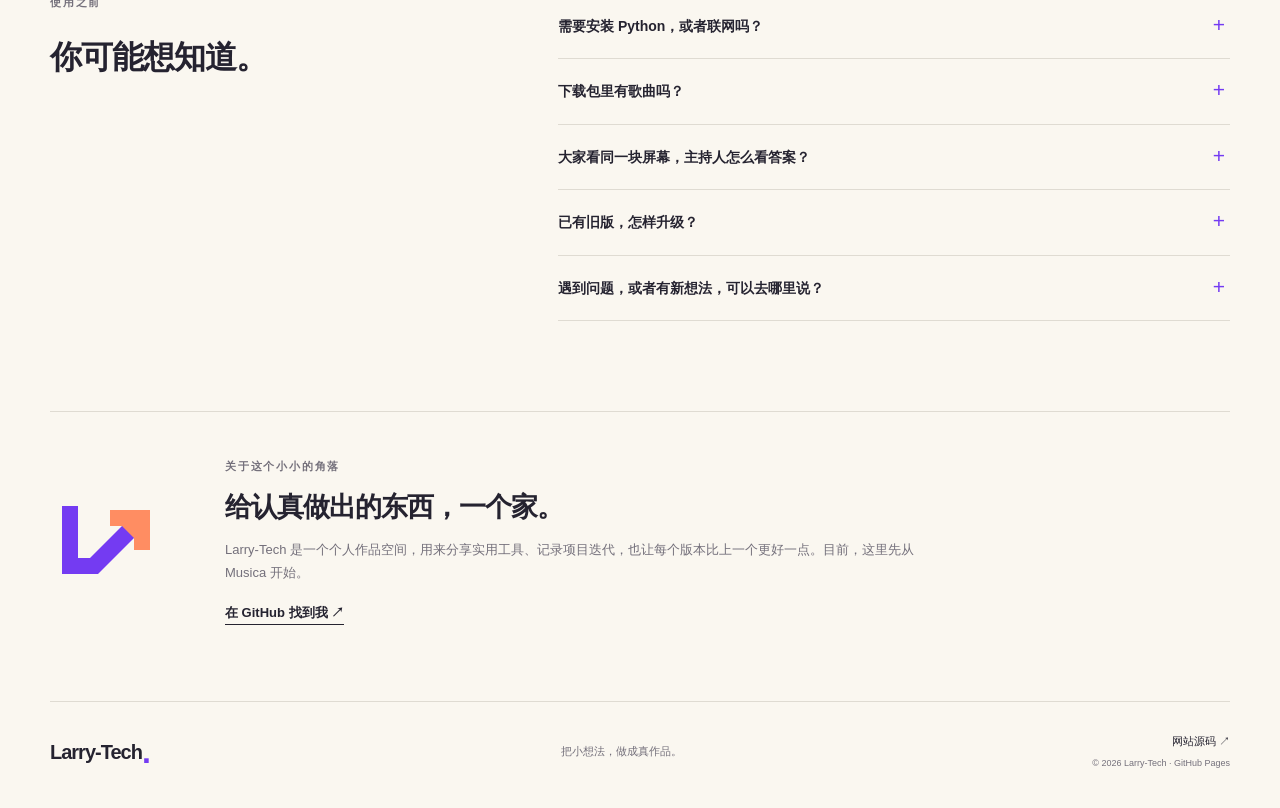
==== commit fc94899f: "Unify Larry-Tech L and arrow into a geometric brand mark" ====
--- a/musica.html
+++ b/musica.html
@@ -10,8 +10,8 @@
   <meta property="og:image" content="https://run-luo-tech.github.io/assets/musica-answer.png">
   <meta property="og:type" content="website">
   <title>Musica · Larry-Tech</title>
-  <link rel="icon" href="assets/favicon.svg" type="image/svg+xml">
-  <link rel="stylesheet" href="styles.css">
+  <link rel="icon" href="assets/favicon.svg?v=2" type="image/svg+xml">
+  <link rel="stylesheet" href="styles.css?v=2">
   <link rel="stylesheet" href="visitors.css">
   <link rel="stylesheet" href="home.css">
   <script src="app.js" defer></script>
@@ -19,7 +19,7 @@
 <body data-title-zh="Musica · Larry-Tech" data-title-en="Musica · Larry-Tech">
   <a class="skip" href="#main">跳到主要内容 / Skip to content</a>
   <header class="header wrap">
-    <a href="index.html" class="brand" aria-label="Larry-Tech 首页"><span class="brand-symbol">L<span>↗</span></span>Larry-Tech<span class="brand-dot">.</span></a>
+    <a href="index.html" class="brand" aria-label="Larry-Tech 首页"><span class="brand-symbol" aria-hidden="true"><img src="assets/larry-mark.svg" alt="" width="112" height="96"></span>Larry-Tech<span class="brand-dot">.</span></a>
     <nav aria-label="主导航">
       <a href="index.html#projects" data-en="All projects">全部作品</a>
       <a href="index.html#about" data-en="About me">关于我</a>
@@ -74,7 +74,7 @@
 
     <section class="faq-section wrap" aria-labelledby="faq-title"><div><p class="eyebrow" data-en="A FEW THINGS TO KNOW">使用之前</p><h2 id="faq-title" class="section-title" data-en="Good questions.">你可能想知道。</h2></div><div class="faq-list"><details><summary data-en="Do I need to install Python or stay online?">需要安装 Python，或者联网吗？</summary><p data-en="Windows and Mac releases include their runtimes. No Python installation is needed, and local playback works offline after installation.">Windows 和 Mac 发行包均已包含运行环境，不用安装 Python，安装后本地播放无需联网。</p></details><details><summary data-en="Are music files included?">下载包里有歌曲吗？</summary><p data-en="No. Import your own MP3 files. The library, host answer sheet and game history stay on your computer.">没有。请导入自己的 MP3 文件，曲库、主持人答案表和活动记录都保存在自己的电脑上。</p></details><details><summary data-en="How does the host see the answer?">大家看同一块屏幕，主持人怎么看答案？</summary><p data-en="Export the searchable HTML answer sheet before the game and open it on the host's phone. Match the permanent song ID shown on the computer. Some phone file preview apps may require opening the file in a browser.">活动前导出 HTML 答案表，在主持人的手机上打开，按电脑显示的永久编号查找。部分手机文件预览器需要改用浏览器打开才能搜索。</p></details><details><summary data-en="How do I upgrade from an older version?">已有旧版，怎样升级？</summary><p data-en="Quit the old app first. Run the Windows installer; portable users should select the old Musica folder. On Mac, replace Musica.app in its existing location. Your library, song IDs, settings and game history are retained.">先退出旧版。Windows 运行新版安装包，便携版用户首次升级请选择原 Musica 文件夹；Mac 替换原位置的 Musica.app。歌曲、编号、设置和活动记录会保留。</p></details><details><summary data-en="Where can I report a problem or suggest a feature?">遇到问题，或者有新想法，可以去哪里说？</summary><p><span data-en="Open an issue on GitHub with the app version, your system and the steps to reproduce.">可以在 GitHub 提交 Issue，附上软件版本、系统信息和复现步骤。</span> <a href="https://github.com/run-luo-tech/Musica/issues/new" target="_blank" rel="noreferrer" data-en="Send feedback ↗">提交反馈 ↗</a></p></details></div></section>
 
-    <section id="about" class="about-section wrap"><div class="about-mark" aria-hidden="true">L<span>↗</span></div><div><p class="eyebrow" data-en="ABOUT THIS LITTLE CORNER">关于这个小小的角落</p><h2 class="section-title" data-en="A place for things made with care.">给认真做出的东西，一个家。</h2><p data-en="Larry-Tech is a personal project space: a place to share useful tools, document their progress, and make each version a little better. Musica is the first featured project here.">Larry-Tech 是一个个人作品空间，用来分享实用工具、记录项目迭代，也让每个版本比上一个更好一点。目前，这里先从 Musica 开始。</p><a class="text-link" href="https://github.com/run-luo-tech" target="_blank" rel="noreferrer"><span data-en="Find me on GitHub">在 GitHub 找到我</span> ↗</a></div></section>
+    <section id="about" class="about-section wrap"><div class="about-mark" aria-hidden="true"><img src="assets/larry-mark.svg" alt="" width="112" height="96"></div><div><p class="eyebrow" data-en="ABOUT THIS LITTLE CORNER">关于这个小小的角落</p><h2 class="section-title" data-en="A place for things made with care.">给认真做出的东西，一个家。</h2><p data-en="Larry-Tech is a personal project space: a place to share useful tools, document their progress, and make each version a little better. Musica is the first featured project here.">Larry-Tech 是一个个人作品空间，用来分享实用工具、记录项目迭代，也让每个版本比上一个更好一点。目前，这里先从 Musica 开始。</p><a class="text-link" href="https://github.com/run-luo-tech" target="_blank" rel="noreferrer"><span data-en="Find me on GitHub">在 GitHub 找到我</span> ↗</a></div></section>
   </main>
   <footer class="footer wrap"><a href="index.html" class="brand">Larry-Tech<span class="brand-dot">.</span></a><span data-en="Small ideas. Made real.">把小想法，做成真作品。</span><div><a href="https://github.com/run-luo-tech/run-luo-tech.github.io" target="_blank" rel="noreferrer" data-en="Site source ↗">网站源码 ↗</a><small>© 2026 Larry-Tech · GitHub Pages</small></div></footer>
 </body>
--- a/styles.css
+++ b/styles.css
@@ -1,7 +1,7 @@
 @charset "UTF-8";
 :root{--paper:#faf7f0;--ink:#252330;--muted:#74707b;--purple:#743bf2;--lavender:#eee6ff;--orange:#ff8d62;--line:#dfdbd2;--white:#fff;--radius:18px}
-*{box-sizing:border-box}html{scroll-behavior:smooth;scroll-padding-top:32px}body{margin:0;background:var(--paper);color:var(--ink);font-family:Inter,"Segoe UI","PingFang SC","Microsoft YaHei",sans-serif;font-size:16px;line-height:1.75;-webkit-font-smoothing:antialiased}a{color:inherit;text-decoration:none}button{font:inherit;cursor:pointer}img{max-width:100%;height:auto;display:block}h1,h2,h3,p{margin-top:0}button,a,summary{-webkit-tap-highlight-color:transparent}a:focus-visible,button:focus-visible,summary:focus-visible{outline:3px solid var(--purple);outline-offset:5px}a:hover{color:var(--purple)}.wrap{width:min(1180px,calc(100% - 96px));margin:auto}.skip{position:fixed;top:-100px;left:20px;padding:10px 20px;background:var(--ink);color:white;z-index:100}.skip:focus{top:12px}.header{display:flex;align-items:center;justify-content:space-between;gap:24px;height:108px;border-bottom:1px solid var(--line)}.brand{font-weight:800;letter-spacing:-1px;font-size:24px;display:inline-flex;align-items:center;line-height:1}.brand-symbol{display:inline-flex;width:33px;height:33px;align-items:center;justify-content:center;background:var(--purple);color:white;border-radius:9px;margin-right:10px;font-size:23px}.brand-symbol span{font-size:16px;align-self:flex-start;margin-top:3px}.brand-dot{color:var(--purple);font-size:32px}.header nav{display:flex;gap:32px;font-size:14px}.header-actions{display:flex;gap:22px;align-items:center;font-size:14px}.language{border:1px solid var(--line);border-radius:50%;width:38px;height:38px;background:transparent;font-size:12px;font-weight:700}.language:hover{background:var(--lavender);border-color:var(--purple)}.github-link{font-weight:650}.hero{display:grid;grid-template-columns:1fr 1fr;gap:50px;padding-top:100px;padding-bottom:105px;align-items:center}.eyebrow,.section-label{font-size:11px;font-weight:650;letter-spacing:1.8px}.eyebrow{display:flex;align-items:center;gap:10px;margin-bottom:22px;color:var(--muted)}.status-dot{width:7px;height:7px;border-radius:50%;background:var(--purple);display:inline-block;flex-shrink:0}.hero h1{font-size:clamp(45px,4.6vw,72px);line-height:1.26;letter-spacing:-3px;font-weight:800;position:relative;margin-bottom:26px;white-space:nowrap}.accent{color:var(--purple)}.hero-spark{display:inline-block;color:var(--orange);font-size:.65em;vertical-align:top;transform:translate(10px,20px)}.hero-description{color:#6e6975;max-width:440px;font-size:15px;line-height:1.95}.actions{display:flex;gap:28px;align-items:center;margin-top:30px}.button{display:inline-flex;justify-content:space-between;align-items:center;gap:22px;font-size:14px;font-weight:650;border-radius:9px;padding:15px 23px;transition:background .18s,transform .18s;line-height:1.6}.primary{background:var(--purple);color:#fff}.primary:hover{background:#5d26d0;color:#fff;transform:translateY(-2px)}.secondary{background:var(--lavender);color:#5b32a4}.secondary:hover{background:#e0d1ff;transform:translateY(-2px)}.text-link{font-size:13px;font-weight:650;border-bottom:1px solid currentColor;padding-bottom:4px}.hero-note{display:flex;align-items:center;gap:12px;font-size:11px;color:var(--muted);margin:35px 0 0}.mini-line{width:25px;height:1px;background:var(--orange)}.hero-art{position:relative;padding:100px 0 30px;isolation:isolate;min-width:0}.orbit{position:absolute;border:1px dashed #d4c5ec;border-radius:50%;width:95%;aspect-ratio:1;top:0;left:3%;z-index:-2}.record{position:absolute;width:225px;aspect-ratio:1;border-radius:50%;top:-5px;right:22px;background:repeating-radial-gradient(circle at center,#25222e 0px,#25222e 2px,#36313f 3px,#25222e 4px);box-shadow:12px 14px 0 #e9dfd4;z-index:-1;display:grid;place-items:center}.record-center{width:82px;height:82px;background:var(--orange);border-radius:50%;display:flex;flex-direction:column;align-items:center;justify-content:center;color:#35232a;line-height:1.1}.record-center span{font-size:28px;font-weight:800}.record-center small{font-size:8px;margin-top:8px;letter-spacing:2px}.art-tag{position:absolute;left:-9px;top:45px;font-size:9px;background:#f1e8d8;border:1px solid #e7dcca;padding:9px 14px;transform:rotate(-5deg);letter-spacing:1px;border-radius:3px}.art-tag>span:first-child{font-size:17px;padding-right:7px}.app-window{background:var(--white);border:1px solid #d8cfc6;border-radius:11px;overflow:hidden;box-shadow:0 18px 45px #442e5b14;transform:rotate(-2deg)}.window-top{display:flex;align-items:center;justify-content:space-between;height:32px;padding:0 12px;border-bottom:1px solid #eee8de;font-size:8px;color:#887d8a}.window-dots{color:#cdbfd6;letter-spacing:2px}.art-sticker{position:absolute;right:-13px;bottom:-10px;background:#e8dcff;color:#5a2d9e;border:1px solid #d3baf5;padding:15px 20px;font-size:17px;font-weight:900;line-height:1.25;letter-spacing:-.4px;transform:rotate(8deg);box-shadow:4px 4px 0 #d7c5f0}.art-sticker span{color:#b35c35}.ticker{border-block:1px solid var(--line);background:#f1ede4}.ticker>div{display:flex;justify-content:space-between;align-items:center;padding-block:20px;gap:16px;font-size:11px;letter-spacing:1.8px;font-weight:650}.ticker b{font-size:21px;color:var(--orange);font-weight:400}.section-label{display:flex;justify-content:space-between;color:var(--muted);margin-bottom:36px;gap:14px}.project-section{padding-top:95px;padding-bottom:80px}.project-heading{display:flex;justify-content:space-between;align-items:end;gap:32px;margin-bottom:44px}.project-heading .eyebrow{margin-bottom:6px}.project-heading h2{font-size:76px;line-height:1.15;letter-spacing:-4px;margin-bottom:0;font-weight:800}.project-summary{font-size:18px;color:#6e6677;line-height:1.8;margin-bottom:5px}.project-layout{display:grid;grid-template-columns:1.35fr 1fr;gap:55px;align-items:start}.gallery{min-width:0}.gallery-image{border:1px solid var(--line);border-radius:var(--radius);background:#eee8ff;padding:18px;overflow:hidden}.gallery-image img{width:100%;height:auto;border-radius:5px;aspect-ratio:1120/780;object-fit:contain;background:#fff7ed}.gallery-controls{display:flex;gap:6px;margin-top:16px;flex-wrap:wrap}.gallery-controls button{border:0;background:transparent;border-radius:6px;color:var(--muted);font-size:12px;padding:8px 13px}.gallery-controls button[aria-pressed=true]{background:var(--ink);color:white}.gallery-controls button:hover{background:var(--lavender);color:var(--purple)}.image-caption{font-size:10px;color:var(--muted);margin-top:14px}.pills{display:flex;flex-wrap:wrap;gap:7px;margin-bottom:21px}.pills span{border:1px solid #ddd4e8;border-radius:50px;font-size:10px;padding:3px 10px;color:#766384}.project-lead{font-size:16px;line-height:1.9}.feature-list{margin:24px 0 26px}.feature-list>div{padding:14px 0;border-top:1px solid var(--line)}.feature-list dt{display:flex;align-items:center;gap:14px;font-weight:650;font-size:14px}.feature-icon{font-family:Consolas,monospace;font-size:10px;color:var(--purple)}.feature-list dd{margin:7px 0 0 30px;color:var(--muted);font-size:12px;line-height:1.9}.how-section{padding-top:30px;padding-bottom:90px}.how-section .section-label{border-top:1px solid var(--line);padding-top:30px}.section-title{font-size:32px;line-height:1.45;letter-spacing:-1px;font-weight:750;margin-bottom:30px}.steps{list-style:none;display:grid;grid-template-columns:repeat(3,1fr);gap:48px;margin:40px 0 0;padding:0}.step-number{background:#fff0e0;color:#b46132;width:38px;height:38px;border-radius:50%;display:grid;place-items:center;font-size:15px;font-family:Consolas,monospace;margin-bottom:17px}.steps li h3{font-size:17px;margin-bottom:10px}.steps p{font-size:13px;line-height:1.9;color:var(--muted);margin:0}.download-section{background:#eee7fa;border-block:1px solid #e3d9ee;padding:70px 0}.download-heading{display:flex;align-items:center;justify-content:space-between;gap:25px}.download-heading p{font-size:13px;color:#7a668b}.download-grid{display:grid;grid-template-columns:1fr 1fr;gap:24px;margin-top:8px}.download-card{background:var(--paper);border-radius:var(--radius);padding:30px 35px 28px;display:flex;flex-direction:column;align-items:flex-start}.windows{border:1px solid #cdb5f6;box-shadow:0 4px 0 #d4bdf3}.mac{border:1px solid #e2d9ea}.card-platform{display:flex;justify-content:space-between;align-items:center;width:100%;margin-bottom:18px}.os-icon{font-size:36px;line-height:1;color:var(--purple)}.release-status,.preview-status{font-size:9px;letter-spacing:1px;background:#ede5fc;border-radius:5px;padding:4px 9px;display:flex;align-items:center;gap:7px;color:#67488e}.release-status .status-dot{width:5px;height:5px}.preview-status{background:#ece8e2;color:#777066}.download-card h3{font-size:29px;letter-spacing:-1px;margin-bottom:0}.platform-sub{font-size:11px!important;margin:3px 0 16px;color:var(--muted)}.download-card p{font-size:13px;color:var(--muted);line-height:1.9}.download-card .button{margin-top:auto;align-self:stretch;min-height:52px}.small-link{display:block;font-size:11px;margin-top:12px}.muted{color:var(--muted)}.manual-link{display:flex;justify-content:center;flex-wrap:wrap;align-items:center;gap:10px;margin-top:30px;font-size:12px;color:#79628b}.manual-link a{font-weight:650;color:#5a338f;text-decoration:underline;text-underline-offset:4px}.faq-section{display:grid;grid-template-columns:.8fr 1.2fr;gap:60px;padding-block:90px}.faq-list{border-top:1px solid var(--line)}details{border-bottom:1px solid var(--line)}summary{font-size:14px;font-weight:600;padding:20px 30px 20px 0;list-style:none;position:relative;cursor:pointer}summary::-webkit-details-marker{display:none}summary::after{content:'+';position:absolute;right:5px;color:var(--purple);font-size:21px;top:13px;font-weight:400}details[open] summary::after{content:'−'}details p{font-size:13px;color:var(--muted);line-height:1.9;padding-right:25px;margin-bottom:20px}details a{text-decoration:underline;color:var(--purple)}.about-section{display:grid;grid-template-columns:130px 1fr;gap:45px;align-items:center;padding:45px 0 75px;border-top:1px solid var(--line)}.about-mark{font-weight:800;font-size:82px;line-height:1;letter-spacing:-12px;color:var(--purple)}.about-mark span{font-size:55px;display:inline-block;vertical-align:top;color:var(--orange);letter-spacing:0}.about-section .section-title{font-size:27px;margin-bottom:12px}.about-section .eyebrow{margin-bottom:12px}.about-section p:not(.eyebrow){color:var(--muted);font-size:13px;max-width:720px}.footer{border-top:1px solid var(--line);padding-block:30px 36px;display:flex;align-items:center;justify-content:space-between;gap:24px}.footer>.brand{font-size:20px}.footer>span{font-size:11px;color:var(--muted)}.footer>div{text-align:right;display:flex;flex-direction:column;gap:5px;font-size:11px}.footer small{color:var(--muted);font-size:9px}
+*{box-sizing:border-box}html{scroll-behavior:smooth;scroll-padding-top:32px}body{margin:0;background:var(--paper);color:var(--ink);font-family:Inter,"Segoe UI","PingFang SC","Microsoft YaHei",sans-serif;font-size:16px;line-height:1.75;-webkit-font-smoothing:antialiased}a{color:inherit;text-decoration:none}button{font:inherit;cursor:pointer}img{max-width:100%;height:auto;display:block}h1,h2,h3,p{margin-top:0}button,a,summary{-webkit-tap-highlight-color:transparent}a:focus-visible,button:focus-visible,summary:focus-visible{outline:3px solid var(--purple);outline-offset:5px}a:hover{color:var(--purple)}.wrap{width:min(1180px,calc(100% - 96px));margin:auto}.skip{position:fixed;top:-100px;left:20px;padding:10px 20px;background:var(--ink);color:white;z-index:100}.skip:focus{top:12px}.header{display:flex;align-items:center;justify-content:space-between;gap:24px;height:108px;border-bottom:1px solid var(--line)}.brand{font-weight:800;letter-spacing:-1px;font-size:24px;display:inline-flex;align-items:center;line-height:1}.brand-symbol{display:inline-flex;width:38px;height:33px;align-items:center;justify-content:center;margin-right:10px;flex-shrink:0}.brand-symbol img{display:block;width:100%;height:auto}.brand-dot{color:var(--purple);font-size:32px}.header nav{display:flex;gap:32px;font-size:14px}.header-actions{display:flex;gap:22px;align-items:center;font-size:14px}.language{border:1px solid var(--line);border-radius:50%;width:38px;height:38px;background:transparent;font-size:12px;font-weight:700}.language:hover{background:var(--lavender);border-color:var(--purple)}.github-link{font-weight:650}.hero{display:grid;grid-template-columns:1fr 1fr;gap:50px;padding-top:100px;padding-bottom:105px;align-items:center}.eyebrow,.section-label{font-size:11px;font-weight:650;letter-spacing:1.8px}.eyebrow{display:flex;align-items:center;gap:10px;margin-bottom:22px;color:var(--muted)}.status-dot{width:7px;height:7px;border-radius:50%;background:var(--purple);display:inline-block;flex-shrink:0}.hero h1{font-size:clamp(45px,4.6vw,72px);line-height:1.26;letter-spacing:-3px;font-weight:800;position:relative;margin-bottom:26px;white-space:nowrap}.accent{color:var(--purple)}.hero-spark{display:inline-block;color:var(--orange);font-size:.65em;vertical-align:top;transform:translate(10px,20px)}.hero-description{color:#6e6975;max-width:440px;font-size:15px;line-height:1.95}.actions{display:flex;gap:28px;align-items:center;margin-top:30px}.button{display:inline-flex;justify-content:space-between;align-items:center;gap:22px;font-size:14px;font-weight:650;border-radius:9px;padding:15px 23px;transition:background .18s,transform .18s;line-height:1.6}.primary{background:var(--purple);color:#fff}.primary:hover{background:#5d26d0;color:#fff;transform:translateY(-2px)}.secondary{background:var(--lavender);color:#5b32a4}.secondary:hover{background:#e0d1ff;transform:translateY(-2px)}.text-link{font-size:13px;font-weight:650;border-bottom:1px solid currentColor;padding-bottom:4px}.hero-note{display:flex;align-items:center;gap:12px;font-size:11px;color:var(--muted);margin:35px 0 0}.mini-line{width:25px;height:1px;background:var(--orange)}.hero-art{position:relative;padding:100px 0 30px;isolation:isolate;min-width:0}.orbit{position:absolute;border:1px dashed #d4c5ec;border-radius:50%;width:95%;aspect-ratio:1;top:0;left:3%;z-index:-2}.record{position:absolute;width:225px;aspect-ratio:1;border-radius:50%;top:-5px;right:22px;background:repeating-radial-gradient(circle at center,#25222e 0px,#25222e 2px,#36313f 3px,#25222e 4px);box-shadow:12px 14px 0 #e9dfd4;z-index:-1;display:grid;place-items:center}.record-center{width:82px;height:82px;background:var(--orange);border-radius:50%;display:flex;flex-direction:column;align-items:center;justify-content:center;color:#35232a;line-height:1.1}.record-center span{font-size:28px;font-weight:800}.record-center small{font-size:8px;margin-top:8px;letter-spacing:2px}.art-tag{position:absolute;left:-9px;top:45px;font-size:9px;background:#f1e8d8;border:1px solid #e7dcca;padding:9px 14px;transform:rotate(-5deg);letter-spacing:1px;border-radius:3px}.art-tag>span:first-child{font-size:17px;padding-right:7px}.app-window{background:var(--white);border:1px solid #d8cfc6;border-radius:11px;overflow:hidden;box-shadow:0 18px 45px #442e5b14;transform:rotate(-2deg)}.window-top{display:flex;align-items:center;justify-content:space-between;height:32px;padding:0 12px;border-bottom:1px solid #eee8de;font-size:8px;color:#887d8a}.window-dots{color:#cdbfd6;letter-spacing:2px}.art-sticker{position:absolute;right:-13px;bottom:-10px;background:#e8dcff;color:#5a2d9e;border:1px solid #d3baf5;padding:15px 20px;font-size:17px;font-weight:900;line-height:1.25;letter-spacing:-.4px;transform:rotate(8deg);box-shadow:4px 4px 0 #d7c5f0}.art-sticker span{color:#b35c35}.ticker{border-block:1px solid var(--line);background:#f1ede4}.ticker>div{display:flex;justify-content:space-between;align-items:center;padding-block:20px;gap:16px;font-size:11px;letter-spacing:1.8px;font-weight:650}.ticker b{font-size:21px;color:var(--orange);font-weight:400}.section-label{display:flex;justify-content:space-between;color:var(--muted);margin-bottom:36px;gap:14px}.project-section{padding-top:95px;padding-bottom:80px}.project-heading{display:flex;justify-content:space-between;align-items:end;gap:32px;margin-bottom:44px}.project-heading .eyebrow{margin-bottom:6px}.project-heading h2{font-size:76px;line-height:1.15;letter-spacing:-4px;margin-bottom:0;font-weight:800}.project-summary{font-size:18px;color:#6e6677;line-height:1.8;margin-bottom:5px}.project-layout{display:grid;grid-template-columns:1.35fr 1fr;gap:55px;align-items:start}.gallery{min-width:0}.gallery-image{border:1px solid var(--line);border-radius:var(--radius);background:#eee8ff;padding:18px;overflow:hidden}.gallery-image img{width:100%;height:auto;border-radius:5px;aspect-ratio:1120/780;object-fit:contain;background:#fff7ed}.gallery-controls{display:flex;gap:6px;margin-top:16px;flex-wrap:wrap}.gallery-controls button{border:0;background:transparent;border-radius:6px;color:var(--muted);font-size:12px;padding:8px 13px}.gallery-controls button[aria-pressed=true]{background:var(--ink);color:white}.gallery-controls button:hover{background:var(--lavender);color:var(--purple)}.image-caption{font-size:10px;color:var(--muted);margin-top:14px}.pills{display:flex;flex-wrap:wrap;gap:7px;margin-bottom:21px}.pills span{border:1px solid #ddd4e8;border-radius:50px;font-size:10px;padding:3px 10px;color:#766384}.project-lead{font-size:16px;line-height:1.9}.feature-list{margin:24px 0 26px}.feature-list>div{padding:14px 0;border-top:1px solid var(--line)}.feature-list dt{display:flex;align-items:center;gap:14px;font-weight:650;font-size:14px}.feature-icon{font-family:Consolas,monospace;font-size:10px;color:var(--purple)}.feature-list dd{margin:7px 0 0 30px;color:var(--muted);font-size:12px;line-height:1.9}.how-section{padding-top:30px;padding-bottom:90px}.how-section .section-label{border-top:1px solid var(--line);padding-top:30px}.section-title{font-size:32px;line-height:1.45;letter-spacing:-1px;font-weight:750;margin-bottom:30px}.steps{list-style:none;display:grid;grid-template-columns:repeat(3,1fr);gap:48px;margin:40px 0 0;padding:0}.step-number{background:#fff0e0;color:#b46132;width:38px;height:38px;border-radius:50%;display:grid;place-items:center;font-size:15px;font-family:Consolas,monospace;margin-bottom:17px}.steps li h3{font-size:17px;margin-bottom:10px}.steps p{font-size:13px;line-height:1.9;color:var(--muted);margin:0}.download-section{background:#eee7fa;border-block:1px solid #e3d9ee;padding:70px 0}.download-heading{display:flex;align-items:center;justify-content:space-between;gap:25px}.download-heading p{font-size:13px;color:#7a668b}.download-grid{display:grid;grid-template-columns:1fr 1fr;gap:24px;margin-top:8px}.download-card{background:var(--paper);border-radius:var(--radius);padding:30px 35px 28px;display:flex;flex-direction:column;align-items:flex-start}.windows{border:1px solid #cdb5f6;box-shadow:0 4px 0 #d4bdf3}.mac{border:1px solid #e2d9ea}.card-platform{display:flex;justify-content:space-between;align-items:center;width:100%;margin-bottom:18px}.os-icon{font-size:36px;line-height:1;color:var(--purple)}.release-status,.preview-status{font-size:9px;letter-spacing:1px;background:#ede5fc;border-radius:5px;padding:4px 9px;display:flex;align-items:center;gap:7px;color:#67488e}.release-status .status-dot{width:5px;height:5px}.preview-status{background:#ece8e2;color:#777066}.download-card h3{font-size:29px;letter-spacing:-1px;margin-bottom:0}.platform-sub{font-size:11px!important;margin:3px 0 16px;color:var(--muted)}.download-card p{font-size:13px;color:var(--muted);line-height:1.9}.download-card .button{margin-top:auto;align-self:stretch;min-height:52px}.small-link{display:block;font-size:11px;margin-top:12px}.muted{color:var(--muted)}.manual-link{display:flex;justify-content:center;flex-wrap:wrap;align-items:center;gap:10px;margin-top:30px;font-size:12px;color:#79628b}.manual-link a{font-weight:650;color:#5a338f;text-decoration:underline;text-underline-offset:4px}.faq-section{display:grid;grid-template-columns:.8fr 1.2fr;gap:60px;padding-block:90px}.faq-list{border-top:1px solid var(--line)}details{border-bottom:1px solid var(--line)}summary{font-size:14px;font-weight:600;padding:20px 30px 20px 0;list-style:none;position:relative;cursor:pointer}summary::-webkit-details-marker{display:none}summary::after{content:'+';position:absolute;right:5px;color:var(--purple);font-size:21px;top:13px;font-weight:400}details[open] summary::after{content:'−'}details p{font-size:13px;color:var(--muted);line-height:1.9;padding-right:25px;margin-bottom:20px}details a{text-decoration:underline;color:var(--purple)}.about-section{display:grid;grid-template-columns:130px 1fr;gap:45px;align-items:center;padding:45px 0 75px;border-top:1px solid var(--line)}.about-mark{width:112px;line-height:1}.about-mark img{display:block;width:100%;height:auto}.about-section .section-title{font-size:27px;margin-bottom:12px}.about-section .eyebrow{margin-bottom:12px}.about-section p:not(.eyebrow){color:var(--muted);font-size:13px;max-width:720px}.footer{border-top:1px solid var(--line);padding-block:30px 36px;display:flex;align-items:center;justify-content:space-between;gap:24px}.footer>.brand{font-size:20px}.footer>span{font-size:11px;color:var(--muted)}.footer>div{text-align:right;display:flex;flex-direction:column;gap:5px;font-size:11px}.footer small{color:var(--muted);font-size:9px}
 @media(min-width:1500px){.hero{padding-block:115px 125px}}
 @media(max-width:1050px){.wrap{width:calc(100% - 56px)}.hero{gap:32px;padding-block:70px 75px}.hero h1{font-size:50px;letter-spacing:-2px}.hero-art{padding-top:90px}.record{width:190px;right:0}.art-tag{font-size:8px}.project-layout{gap:30px;grid-template-columns:1.15fr 1fr}.hero-spark{display:none}.project-lead{font-size:14px}.feature-list dd{font-size:11px}.project-summary{font-size:15px}.steps{gap:30px}.faq-section{gap:35px}}
-@media(max-width:760px){.wrap{width:calc(100% - 40px)}.header{height:78px;gap:12px}.brand{font-size:21px}.brand-symbol{width:29px;height:29px;font-size:21px;margin-right:7px}.header nav{gap:16px;font-size:12px}.header nav a:nth-child(2){display:none}.header-actions{gap:10px}.github-link{display:none}.language{width:32px;height:32px;font-size:10px}.hero{grid-template-columns:1fr;gap:26px;padding-top:54px;padding-bottom:60px}.hero h1{font-size:clamp(42px,9.8vw,65px);letter-spacing:-2px;margin-bottom:21px}.hero-description{font-size:14px;max-width:100%}.hero .eyebrow{font-size:9px;letter-spacing:1.3px}.hero-note{margin-top:25px;font-size:10px}.hero-art{padding:76px 14px 8px;margin-top:8px}.record{width:170px;right:29px;top:-6px;box-shadow:8px 8px 0 #e9dfd4}.record-center{width:65px;height:65px}.record-center span{font-size:24px}.orbit{width:75%;left:12%;top:-12px}.art-tag{left:4px;top:12px}.art-sticker{right:2px;bottom:-15px;font-size:14px;padding:11px 14px}.window-top{height:27px}.ticker>div{padding-block:15px;font-size:8px;letter-spacing:.7px;gap:8px}.ticker b{font-size:18px}.ticker span:last-of-type,.ticker b:last-child{display:none}.project-section{padding-block:55px 45px}.section-label{font-size:9px;letter-spacing:1px;margin-bottom:25px}.project-heading{align-items:start;gap:18px;flex-direction:column;margin-bottom:25px}.project-heading h2{font-size:58px;letter-spacing:-3px}.project-summary{font-size:15px}.project-layout{grid-template-columns:1fr;gap:25px}.gallery-image{padding:10px;border-radius:12px}.gallery-controls{gap:2px}.gallery-controls button{font-size:11px;padding:7px 11px}.image-caption{font-size:9px}.project-details{padding-top:4px}.project-lead{font-size:15px}.feature-list dd{font-size:12px}.how-section{padding-block:15px 55px}.section-title{font-size:26px;letter-spacing:-.8px}.steps{grid-template-columns:1fr;gap:25px;margin-top:27px}.steps li{position:relative;padding-left:55px}.step-number{position:absolute;left:0;top:0;width:34px;height:34px}.steps li h3{font-size:16px;margin-bottom:5px}.steps p{font-size:12px}.download-section{padding-block:47px}.download-heading{align-items:start;flex-direction:column;gap:0;margin-bottom:16px}.download-heading .section-title{margin-bottom:10px}.download-grid{grid-template-columns:1fr;gap:20px}.download-card{padding:24px}.download-card h3{font-size:27px}.manual-link{justify-content:start;font-size:11px;gap:8px}.faq-section{grid-template-columns:1fr;gap:10px;padding-block:52px}.faq-section .eyebrow{font-size:9px;margin-bottom:10px}.faq-section .section-title{margin-bottom:15px}summary{font-size:13px;padding-block:17px}.about-section{grid-template-columns:1fr;gap:16px;padding-block:35px 45px}.about-mark{font-size:48px;letter-spacing:-7px}.about-mark span{font-size:32px}.about-section .section-title{font-size:25px}.about-section .eyebrow{font-size:9px}.footer{flex-wrap:wrap;gap:15px;padding-block:25px}.footer>span{display:none}.footer>div{font-size:10px}.footer small{font-size:8px}.button{font-size:13px;padding:14px 20px}.actions{gap:23px}}
+@media(max-width:760px){.wrap{width:calc(100% - 40px)}.header{height:78px;gap:12px}.brand{font-size:21px}.brand-symbol{width:34px;height:29px;margin-right:7px}.header nav{gap:16px;font-size:12px}.header nav a:nth-child(2){display:none}.header-actions{gap:10px}.github-link{display:none}.language{width:32px;height:32px;font-size:10px}.hero{grid-template-columns:1fr;gap:26px;padding-top:54px;padding-bottom:60px}.hero h1{font-size:clamp(42px,9.8vw,65px);letter-spacing:-2px;margin-bottom:21px}.hero-description{font-size:14px;max-width:100%}.hero .eyebrow{font-size:9px;letter-spacing:1.3px}.hero-note{margin-top:25px;font-size:10px}.hero-art{padding:76px 14px 8px;margin-top:8px}.record{width:170px;right:29px;top:-6px;box-shadow:8px 8px 0 #e9dfd4}.record-center{width:65px;height:65px}.record-center span{font-size:24px}.orbit{width:75%;left:12%;top:-12px}.art-tag{left:4px;top:12px}.art-sticker{right:2px;bottom:-15px;font-size:14px;padding:11px 14px}.window-top{height:27px}.ticker>div{padding-block:15px;font-size:8px;letter-spacing:.7px;gap:8px}.ticker b{font-size:18px}.ticker span:last-of-type,.ticker b:last-child{display:none}.project-section{padding-block:55px 45px}.section-label{font-size:9px;letter-spacing:1px;margin-bottom:25px}.project-heading{align-items:start;gap:18px;flex-direction:column;margin-bottom:25px}.project-heading h2{font-size:58px;letter-spacing:-3px}.project-summary{font-size:15px}.project-layout{grid-template-columns:1fr;gap:25px}.gallery-image{padding:10px;border-radius:12px}.gallery-controls{gap:2px}.gallery-controls button{font-size:11px;padding:7px 11px}.image-caption{font-size:9px}.project-details{padding-top:4px}.project-lead{font-size:15px}.feature-list dd{font-size:12px}.how-section{padding-block:15px 55px}.section-title{font-size:26px;letter-spacing:-.8px}.steps{grid-template-columns:1fr;gap:25px;margin-top:27px}.steps li{position:relative;padding-left:55px}.step-number{position:absolute;left:0;top:0;width:34px;height:34px}.steps li h3{font-size:16px;margin-bottom:5px}.steps p{font-size:12px}.download-section{padding-block:47px}.download-heading{align-items:start;flex-direction:column;gap:0;margin-bottom:16px}.download-heading .section-title{margin-bottom:10px}.download-grid{grid-template-columns:1fr;gap:20px}.download-card{padding:24px}.download-card h3{font-size:27px}.manual-link{justify-content:start;font-size:11px;gap:8px}.faq-section{grid-template-columns:1fr;gap:10px;padding-block:52px}.faq-section .eyebrow{font-size:9px;margin-bottom:10px}.faq-section .section-title{margin-bottom:15px}summary{font-size:13px;padding-block:17px}.about-section{grid-template-columns:1fr;gap:16px;padding-block:35px 45px}.about-mark{width:72px}.about-section .section-title{font-size:25px}.about-section .eyebrow{font-size:9px}.footer{flex-wrap:wrap;gap:15px;padding-block:25px}.footer>span{display:none}.footer>div{font-size:10px}.footer small{font-size:8px}.button{font-size:13px;padding:14px 20px}.actions{gap:23px}}
 @media(prefers-reduced-motion:reduce){html{scroll-behavior:auto}*{transition:none!important}}
